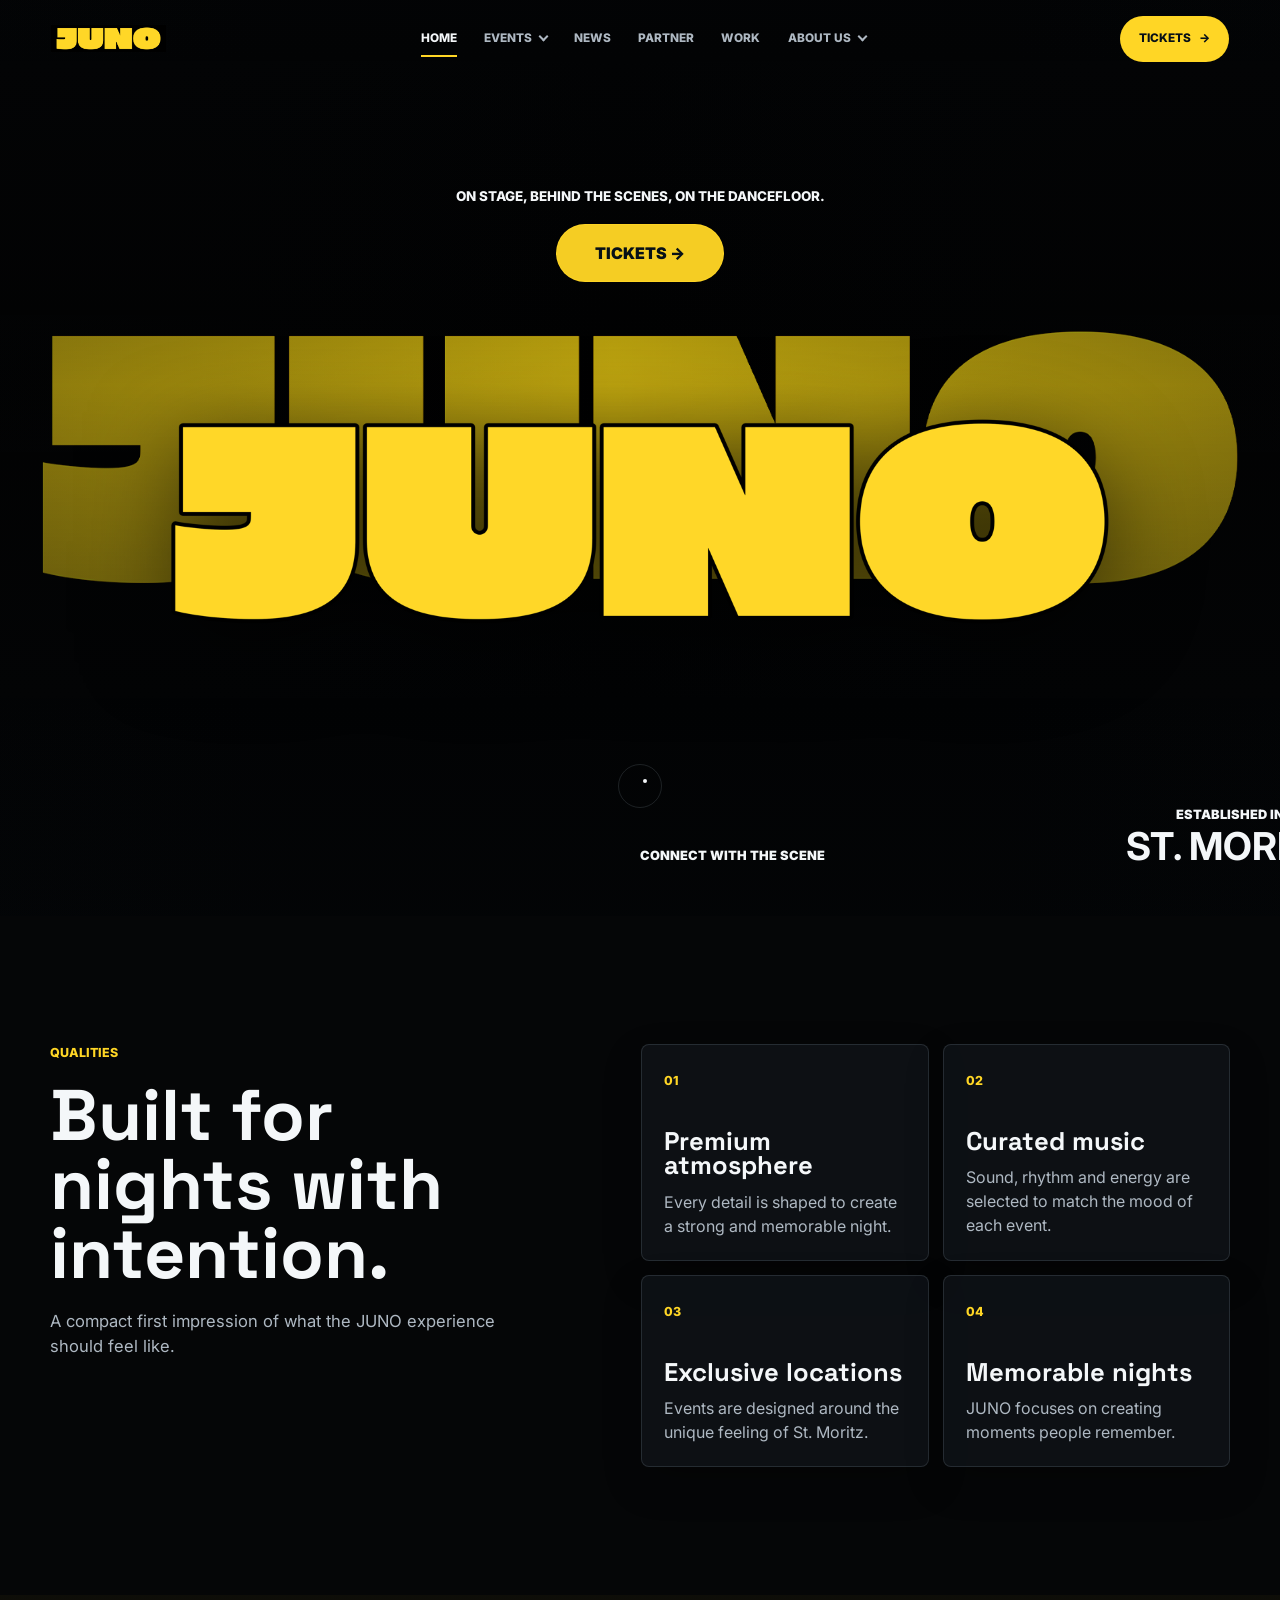
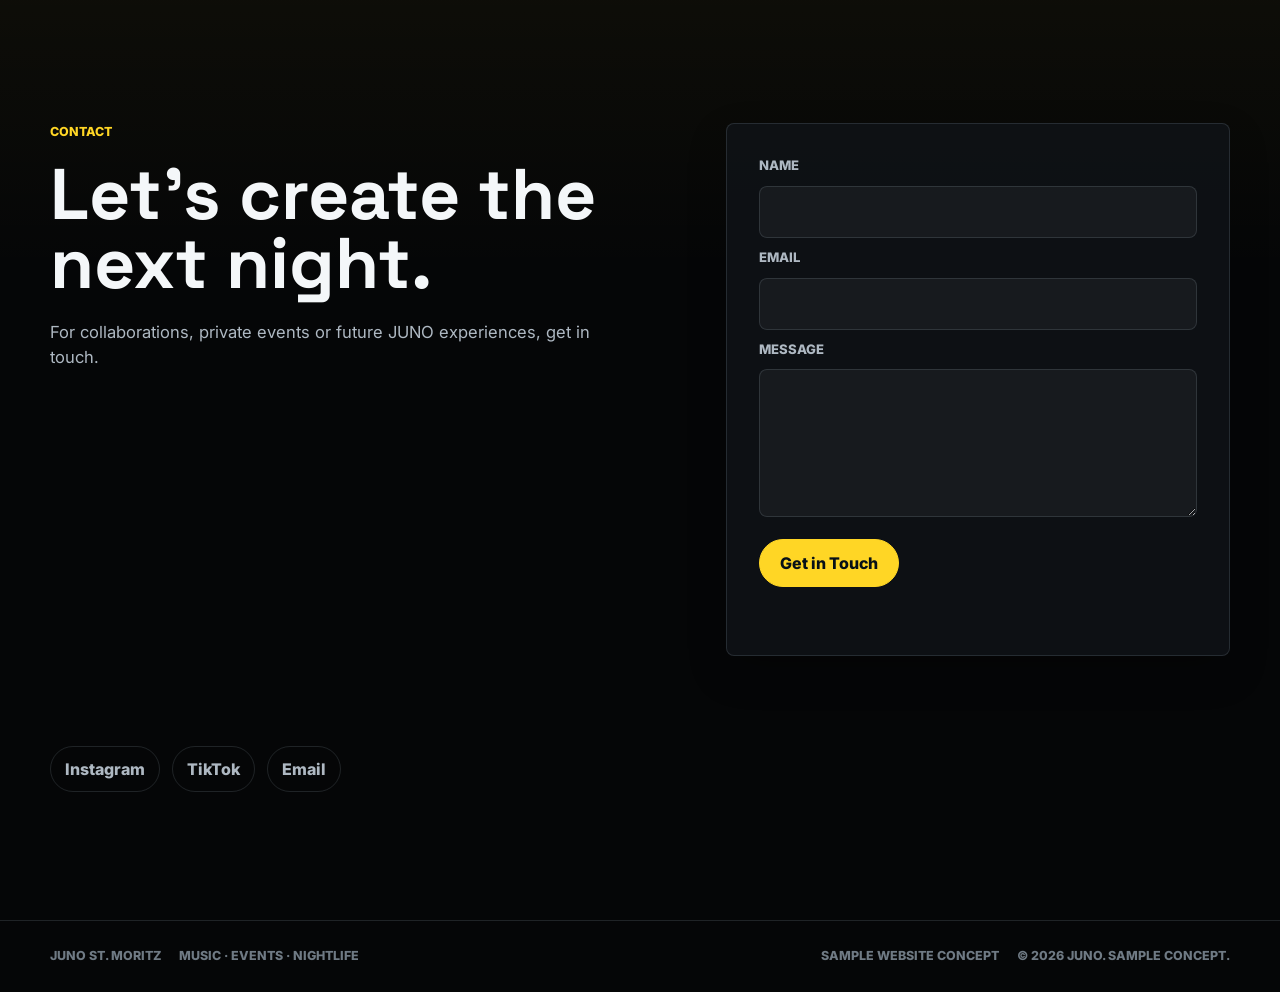
==== index.html @ eb004e52 "v1" ====
<!DOCTYPE html>
<html lang="en">
  <head>
    <meta charset="UTF-8" />
    <meta name="viewport" content="width=device-width, initial-scale=1.0" />
    <meta
      name="description"
      content="A dark premium one-page website sample for JUNO St. Moritz."
    />
    <title>JUNO St. Moritz | Sample Website Concept</title>
    <link rel="preconnect" href="https://fonts.googleapis.com" />
    <link rel="preconnect" href="https://fonts.gstatic.com" crossorigin />
    <link
      href="https://fonts.googleapis.com/css2?family=Inter:wght@400;500;600;700;800&family=Space+Grotesk:wght@600;700&display=swap"
      rel="stylesheet"
    />
    <link rel="stylesheet" href="styles/main.css" />
  </head>
  <body data-page="home">
    <a class="skip-link" href="#main">Skip to content</a>

    <header class="site-header" data-header>
      <a class="brand" href="index.html" aria-label="JUNO home">
        <img src="assets/juno-logo-crop.png" alt="JUNO" width="1660" height="390" />
      </a>

      <button
        class="nav-toggle"
        type="button"
        aria-label="Open navigation"
        aria-expanded="false"
        aria-controls="site-nav"
        data-nav-toggle
      >
        <span></span>
        <span></span>
      </button>

      <nav id="site-nav" class="site-nav" aria-label="Primary" data-site-nav>
        <a class="nav-link" href="index.html" data-nav-page="home">Home</a>

        <div class="nav-item has-dropdown" data-dropdown>
          <button
            class="nav-link nav-dropdown-toggle"
            type="button"
            aria-expanded="false"
            aria-controls="events-menu"
            data-dropdown-toggle
          >
            Events
            <span class="chevron" aria-hidden="true"></span>
          </button>
          <div id="events-menu" class="dropdown-panel events-dropdown" data-dropdown-panel>
            <a href="events.html#upcoming">
              <span>Upcoming Events</span>
              <small>Discover upcoming JUNO nights.</small>
            </a>
            <a href="events.html#past">
              <span>Past Events</span>
              <small>Moments from previous events.</small>
            </a>
            <a href="events.html#festivals">
              <span>Festivals</span>
              <small>Larger concepts and seasonal experiences.</small>
            </a>
            <a href="events.html#private">
              <span>Private Events</span>
              <small>Custom experiences and private nights.</small>
            </a>
          </div>
        </div>

        <a class="nav-link" href="news.html" data-nav-page="news">News</a>
        <a class="nav-link" href="partner.html" data-nav-page="partner">Partner</a>
        <a class="nav-link" href="work.html" data-nav-page="work">Work</a>

        <div class="nav-item has-dropdown" data-dropdown>
          <button
            class="nav-link nav-dropdown-toggle"
            type="button"
            aria-expanded="false"
            aria-controls="about-menu"
            data-dropdown-toggle
          >
            About us
            <span class="chevron" aria-hidden="true"></span>
          </button>
          <div id="about-menu" class="dropdown-panel about-dropdown" data-dropdown-panel>
            <a href="about.html#story">
              <span>Our Story</span>
              <small>Music, people and atmosphere in St. Moritz.</small>
            </a>
            <a href="about.html#gianni">
              <span>Gianni Bregonzio</span>
              <small>Founder / DJ</small>
            </a>
            <a href="about.html#nannoise">
              <span>Nannoise</span>
              <small>Founder / DJ</small>
            </a>
          </div>
        </div>

        <a class="mobile-ticket-link" href="tickets.html" data-nav-page="tickets">
          <span>Tickets</span>
          <span aria-hidden="true">→</span>
        </a>
      </nav>

      <a class="ticket-link" href="tickets.html" data-nav-page="tickets">
        <span>Tickets</span>
        <span aria-hidden="true">→</span>
      </a>
    </header>

    <main id="main">
      <section id="home" class="hero section-dark">
        <video class="hero-video" autoplay muted loop playsinline poster="assets/juno-og.png" aria-hidden="true">
          <source src="assets/juno-hero-video.m4v" type="video/mp4" />
        </video>
        <div class="hero-noise" aria-hidden="true"></div>

        <div class="container hero-content">
          <p class="eyebrow reveal">On stage, behind the scenes, on the dancefloor.</p>
          <a class="hero-ticket reveal" href="tickets.html">Tickets →</a>
          <h1 class="sr-only">JUNO</h1>
          <img
            class="hero-logo reveal"
            src="assets/juno-hero-logo.png"
            alt="JUNO"
            width="1400"
            height="560"
          />

          <div class="hero-social reveal">
            <a href="https://www.instagram.com/junostmoritz/" target="_blank" rel="noreferrer" aria-label="JUNO Instagram">
              Instagram
            </a>
          </div>
        </div>

        <div class="hero-footer container reveal" aria-label="JUNO scene details">
          <div>
            <span>Connect with the scene</span>
          </div>
          <div>
            <span>Established in</span>
            <strong>St. Moritz</strong>
          </div>
          <div>
            <span>On stage, behind the scenes, on the dancefloor.</span>
          </div>
        </div>
      </section>

      <section id="qualities" class="section section-experience">
        <div class="container experience-layout">
          <div class="section-heading reveal">
            <p class="eyebrow">Qualities</p>
            <h2>Built for nights with intention.</h2>
            <p>A compact first impression of what the JUNO experience should feel like.</p>
          </div>

          <div class="benefit-grid">
            <article class="benefit-card reveal">
              <span>01</span>
              <h3>Premium atmosphere</h3>
              <p>Every detail is shaped to create a strong and memorable night.</p>
            </article>
            <article class="benefit-card reveal">
              <span>02</span>
              <h3>Curated music</h3>
              <p>Sound, rhythm and energy are selected to match the mood of each event.</p>
            </article>
            <article class="benefit-card reveal">
              <span>03</span>
              <h3>Exclusive locations</h3>
              <p>Events are designed around the unique feeling of St. Moritz.</p>
            </article>
            <article class="benefit-card reveal">
              <span>04</span>
              <h3>Memorable nights</h3>
              <p>JUNO focuses on creating moments people remember.</p>
            </article>
          </div>
        </div>
      </section>

      <section id="contact" class="section section-contact">
        <div class="container contact-layout">
          <div class="section-heading reveal">
            <p class="eyebrow">Contact</p>
            <h2>Let's create the next night.</h2>
            <p>
              For collaborations, private events or future JUNO experiences,
              get in touch.
            </p>
          </div>

          <form class="contact-form reveal" action="#" method="post" data-contact-form>
            <label for="name">Name</label>
            <input id="name" name="name" type="text" autocomplete="name" />

            <label for="email">Email</label>
            <input id="email" name="email" type="email" autocomplete="email" />

            <label for="message">Message</label>
            <textarea id="message" name="message" rows="5"></textarea>

            <button class="btn btn-primary" type="submit">Get in Touch</button>
            <p class="form-status" data-form-status role="status" aria-live="polite"></p>
          </form>

          <div class="social-row reveal" aria-label="Social links">
            <a href="https://www.instagram.com/junostmoritz/" target="_blank" rel="noreferrer">Instagram</a>
            <a href="#" aria-label="TikTok placeholder">TikTok</a>
            <a href="mailto:hello@junostmoritz.ch">Email</a>
          </div>
        </div>
      </section>
    </main>

    <footer class="site-footer">
      <div class="container footer-layout">
        <div>
          <span>JUNO St. Moritz</span>
          <span>Music · Events · Nightlife</span>
        </div>
        <div>
          <span>Sample website concept</span>
          <span>© 2026 JUNO. Sample concept.</span>
        </div>
      </div>
    </footer>

    <dialog class="ticket-modal" data-ticket-modal aria-labelledby="modal-title">
      <div class="modal-panel">
        <button
          class="modal-close"
          type="button"
          aria-label="Close modal"
          data-modal-close
        >
          ×
        </button>
        <p class="eyebrow" data-modal-eyebrow>Sample Event</p>
        <h2 id="modal-title" data-modal-title>Tickets Soon</h2>
        <p data-modal-text>
          This is a sample event concept. Real ticket details can be added later.
        </p>
        <button class="btn btn-primary" type="button" data-modal-close>
          Understood
        </button>
      </div>
    </dialog>

    <script src="scripts/main.js"></script>
  </body>
</html>
---- styles/main.css ----
:root {
  --bg: #050607;
  --bg-soft: #0a0d10;
  --surface: #101419;
  --surface-2: #151a20;
  --text: #f4f7f9;
  --muted: #aeb8c2;
  --dim: #6f7a84;
  --line: rgba(210, 232, 247, 0.13);
  --line-strong: rgba(210, 232, 247, 0.26);
  --accent: #ffd625;
  --accent-soft: rgba(255, 214, 37, 0.14);
  --ice: #9fd8ff;
  --shadow: 0 22px 54px rgba(0, 0, 0, 0.36);
  --radius: 8px;
  --container: 1180px;
  --header-height: 78px;
}

* {
  box-sizing: border-box;
}

html {
  scroll-behavior: smooth;
}

body {
  margin: 0;
  min-height: 100vh;
  overflow-x: hidden;
  background: var(--bg);
  color: var(--text);
  font-family: "Inter", system-ui, -apple-system, BlinkMacSystemFont, "Segoe UI", sans-serif;
  line-height: 1.5;
}

body::before {
  content: "";
  position: fixed;
  inset: 0;
  z-index: 20;
  pointer-events: none;
  opacity: 0.1;
  background-image:
    linear-gradient(rgba(255, 255, 255, 0.03) 1px, transparent 1px),
    linear-gradient(90deg, rgba(255, 255, 255, 0.024) 1px, transparent 1px);
  background-size: 52px 52px;
  mask-image: linear-gradient(to bottom, black, transparent 80%);
}

img,
video {
  display: block;
  max-width: 100%;
}

a {
  color: inherit;
}

button,
input,
textarea {
  font: inherit;
}

button {
  cursor: pointer;
}

:focus-visible {
  outline: 2px solid var(--ice);
  outline-offset: 4px;
}

.skip-link {
  position: fixed;
  left: 16px;
  top: 16px;
  z-index: 100;
  transform: translateY(-140%);
  border-radius: var(--radius);
  background: var(--text);
  color: #050505;
  padding: 10px 14px;
  text-decoration: none;
}

.skip-link:focus {
  transform: translateY(0);
}

.container {
  width: min(var(--container), calc(100% - 40px));
  margin-inline: auto;
}

.sr-only {
  position: absolute;
  width: 1px;
  height: 1px;
  overflow: hidden;
  clip: rect(0, 0, 0, 0);
  white-space: nowrap;
}

.site-header {
  position: fixed;
  inset: 0 0 auto 0;
  z-index: 50;
  height: var(--header-height);
  display: flex;
  align-items: center;
  justify-content: flex-start;
  gap: clamp(18px, 3vw, 42px);
  padding: 0 clamp(16px, 4vw, 54px);
  border-bottom: 1px solid transparent;
  transition: background-color 180ms ease, border-color 180ms ease, backdrop-filter 180ms ease;
}

.site-header.is-scrolled,
.site-header.is-open {
  border-color: var(--line);
  background: rgba(5, 6, 7, 0.9);
  backdrop-filter: blur(16px);
}

.brand {
  position: relative;
  z-index: 54;
  display: inline-flex;
  align-items: center;
  flex: 0 0 auto;
  width: clamp(92px, 9vw, 132px);
  min-height: 46px;
  text-decoration: none;
}

.brand img {
  width: 100%;
  height: 52px;
  object-fit: contain;
}

.site-nav {
  display: flex;
  align-items: center;
  gap: clamp(12px, 1.5vw, 24px);
  margin-inline: auto;
}

.nav-link,
.ticket-link {
  position: relative;
  display: inline-flex;
  align-items: center;
  gap: 8px;
  min-height: 44px;
  border: 0;
  background: transparent;
  color: var(--muted);
  font-size: clamp(0.74rem, 0.9vw, 0.86rem);
  font-weight: 800;
  letter-spacing: 0;
  padding: 0 4px;
  text-decoration: none;
  text-transform: uppercase;
  transition: color 180ms ease, transform 180ms ease;
}

.nav-link::after {
  content: "";
  position: absolute;
  left: 4px;
  right: 4px;
  bottom: 4px;
  height: 2px;
  background: var(--accent);
  transform: scaleX(0);
  transform-origin: left;
  transition: transform 180ms ease;
}

.nav-link:hover,
.nav-link:focus-visible,
.nav-link.is-active,
.has-dropdown.is-open > .nav-dropdown-toggle,
.ticket-link:hover,
.ticket-link:focus-visible {
  color: var(--text);
}

.nav-link:hover::after,
.nav-link:focus-visible::after,
.nav-link.is-active::after,
.has-dropdown.is-open > .nav-dropdown-toggle::after {
  transform: scaleX(1);
}

.nav-item {
  position: relative;
}

.chevron {
  width: 7px;
  height: 7px;
  border-right: 2px solid currentColor;
  border-bottom: 2px solid currentColor;
  transform: translateY(-2px) rotate(45deg);
  transition: transform 180ms ease;
}

.has-dropdown.is-open .chevron,
.has-dropdown:hover .chevron {
  transform: translateY(1px) rotate(225deg);
}

.dropdown-panel {
  position: absolute;
  left: 50%;
  top: calc(100% + 12px);
  width: min(360px, calc(100vw - 32px));
  display: grid;
  gap: 8px;
  border: 1px solid var(--line);
  border-radius: var(--radius);
  background: rgba(9, 12, 15, 0.94);
  box-shadow: 0 18px 42px rgba(0, 0, 0, 0.32);
  padding: 10px;
  opacity: 0;
  pointer-events: none;
  transform: translate(-50%, 8px);
  backdrop-filter: blur(18px);
  transition: opacity 180ms ease, transform 180ms ease;
}

.about-dropdown {
  width: min(430px, calc(100vw - 32px));
}

.has-dropdown:hover .dropdown-panel,
.has-dropdown.is-open .dropdown-panel,
.nav-dropdown-toggle:focus-visible + .dropdown-panel {
  opacity: 1;
  pointer-events: auto;
  transform: translate(-50%, 0);
}

.dropdown-panel a {
  display: grid;
  gap: 3px;
  border: 1px solid transparent;
  border-radius: var(--radius);
  color: var(--text);
  padding: 14px;
  text-decoration: none;
  transition: background-color 180ms ease, border-color 180ms ease, transform 180ms ease;
}

.dropdown-panel a:hover,
.dropdown-panel a:focus-visible {
  border-color: rgba(255, 214, 37, 0.32);
  background: rgba(255, 214, 37, 0.07);
  transform: translateX(2px);
}

.dropdown-panel span {
  font-size: 0.9rem;
  font-weight: 900;
  text-transform: uppercase;
}

.dropdown-panel small {
  color: var(--muted);
  font-size: 0.78rem;
  line-height: 1.35;
}

.ticket-link,
.ticket-cta-large,
.mobile-ticket-link {
  flex: 0 0 auto;
  min-height: 46px;
  overflow: hidden;
  border: 1px solid rgba(255, 214, 37, 0.8);
  border-radius: 999px;
  background: #ffd625;
  color: #071017;
  padding: 0 18px;
  box-shadow: none;
  isolation: isolate;
  text-decoration: none;
}

.ticket-link {
  margin-left: 0;
}

.ticket-link::before,
.ticket-cta-large::before,
.mobile-ticket-link::before {
  content: "";
  position: absolute;
  inset: 0;
  z-index: -1;
  background: linear-gradient(110deg, transparent 0%, rgba(255, 255, 255, 0.55) 42%, transparent 64%);
  transform: translateX(-125%);
  transition: transform 520ms ease;
}

.ticket-link:hover,
.ticket-link:focus-visible,
.ticket-cta-large:hover,
.ticket-cta-large:focus-visible,
.mobile-ticket-link:hover,
.mobile-ticket-link:focus-visible {
  color: #071017;
  transform: translateY(-2px);
  box-shadow: 0 10px 28px rgba(255, 214, 37, 0.16);
}

.ticket-link:hover::before,
.ticket-link:focus-visible::before,
.ticket-cta-large:hover::before,
.ticket-cta-large:focus-visible::before,
.mobile-ticket-link:hover::before,
.mobile-ticket-link:focus-visible::before {
  transform: translateX(125%);
}

.ticket-link span:last-child,
.ticket-cta-large span:last-child,
.mobile-ticket-link span:last-child {
  transition: transform 180ms ease;
}

.ticket-link:hover span:last-child,
.ticket-link:focus-visible span:last-child,
.ticket-cta-large:hover span:last-child,
.ticket-cta-large:focus-visible span:last-child,
.mobile-ticket-link:hover span:last-child,
.mobile-ticket-link:focus-visible span:last-child {
  transform: translateX(4px);
}

.mobile-ticket-link {
  position: relative;
  display: none;
  align-items: center;
  justify-content: center;
  gap: 10px;
  width: 100%;
  margin-top: 12px;
  font-weight: 900;
  text-transform: uppercase;
}

.nav-toggle {
  display: none;
  width: 42px;
  height: 42px;
  place-items: center;
  border: 1px solid var(--line);
  border-radius: 50%;
  background: rgba(255, 214, 37, 0.04);
  color: var(--text);
}

.nav-toggle span {
  display: block;
  width: 18px;
  height: 2px;
  background: currentColor;
  transition: transform 180ms ease;
}

.nav-toggle span + span {
  margin-top: 5px;
}

.nav-toggle[aria-expanded="true"] span:first-child {
  transform: translateY(3.5px) rotate(45deg);
}

.nav-toggle[aria-expanded="true"] span:last-child {
  transform: translateY(-3.5px) rotate(-45deg);
}

.section {
  position: relative;
  padding: clamp(84px, 10vw, 132px) 0;
}

.section-dark {
  background: var(--bg);
}

.hero {
  min-height: 100svh;
  display: grid;
  align-items: center;
  position: relative;
  overflow: hidden;
  padding-top: var(--header-height);
}

.page-hero {
  position: relative;
  overflow: hidden;
  padding: calc(var(--header-height) + clamp(82px, 12vw, 150px)) 0 clamp(72px, 10vw, 132px);
  background:
    linear-gradient(135deg, rgba(255, 214, 37, 0.08), transparent 34%),
    linear-gradient(180deg, #07090b, #0b0f13 58%, #050607);
}

.page-hero::after {
  content: "";
  position: absolute;
  inset: auto 0 0 0;
  height: 45%;
  background: repeating-linear-gradient(90deg, rgba(255, 255, 255, 0.06) 0 1px, transparent 1px 12vw);
  opacity: 0.12;
  pointer-events: none;
}

.page-hero-layout {
  position: relative;
  z-index: 1;
  display: grid;
  gap: 18px;
  max-width: 1060px;
}

.page-title {
  max-width: 980px;
  margin: 0;
  font-size: clamp(3.2rem, 9vw, 8.8rem);
  font-weight: 700;
  line-height: 0.9;
  text-transform: uppercase;
}

.page-copy {
  max-width: 720px;
  color: var(--muted);
  font-size: clamp(1.05rem, 2vw, 1.45rem);
}

.ticket-page-hero .ticket-cta-large {
  margin-top: 18px;
  width: fit-content;
}

.hero-video {
  position: absolute;
  inset: 0;
  width: 100%;
  height: 100%;
  object-fit: cover;
  opacity: 1;
  filter: contrast(1.08) brightness(0.9) saturate(1.08);
}

.hero-noise {
  position: absolute;
  inset: 0;
  background:
    linear-gradient(180deg, rgba(4, 6, 8, 0.56), rgba(4, 6, 8, 0.18) 42%, rgba(4, 6, 8, 0.72) 100%),
    linear-gradient(90deg, rgba(5, 6, 7, 0.28), transparent 48%, rgba(5, 6, 7, 0.28));
}

.hero-content {
  position: relative;
  z-index: 2;
  display: grid;
  justify-items: center;
  max-width: 1160px;
  padding-block: clamp(72px, 12vh, 130px);
  text-align: center;
}

.eyebrow {
  margin: 0 0 18px;
  color: var(--accent);
  font-size: 0.78rem;
  font-weight: 800;
  letter-spacing: 0;
  text-transform: uppercase;
}

.hero .eyebrow {
  color: var(--text);
  font-size: clamp(0.72rem, 1.05vw, 0.98rem);
}

h1,
h2,
h3,
p {
  margin-top: 0;
}

h1,
h2,
h3 {
  font-family: "Space Grotesk", "Inter", sans-serif;
  line-height: 0.96;
  letter-spacing: 0;
}

.hero-logo {
  width: min(78vw, 940px);
  height: auto;
  margin: 0 auto;
  filter: drop-shadow(0 18px 44px rgba(0, 0, 0, 0.55));
}

h2 {
  margin-bottom: 22px;
  font-size: clamp(2.2rem, 5.6vw, 5.2rem);
  font-weight: 700;
}

h3 {
  font-size: 1.12rem;
  font-weight: 700;
}

.btn {
  display: inline-flex;
  align-items: center;
  justify-content: center;
  min-height: 48px;
  border: 1px solid var(--line-strong);
  border-radius: 999px;
  background: transparent;
  color: var(--text);
  padding: 0 20px;
  font-weight: 800;
  text-decoration: none;
  transition: transform 180ms ease, border-color 180ms ease, background-color 180ms ease, color 180ms ease, box-shadow 180ms ease;
}

.hero-ticket {
  display: inline-flex;
  align-items: center;
  justify-content: center;
  min-height: clamp(40px, 5.6vw, 58px);
  margin-bottom: clamp(26px, 5vw, 52px);
  border: 1px solid rgba(255, 214, 37, 0.8);
  border-radius: 999px;
  background: rgba(255, 214, 37, 0.96);
  color: #071017;
  padding: 0 clamp(24px, 3vw, 38px);
  font-weight: 900;
  text-decoration: none;
  text-transform: uppercase;
  box-shadow: none;
  transition: transform 180ms ease, box-shadow 180ms ease;
}

.hero-ticket:hover,
.hero-ticket:focus-visible {
  transform: translateY(-2px);
  box-shadow: 0 10px 28px rgba(255, 214, 37, 0.18);
}

.hero-social {
  margin-top: clamp(28px, 5vw, 54px);
}

.hero-social a {
  display: inline-flex;
  width: 44px;
  height: 44px;
  align-items: center;
  justify-content: center;
  overflow: hidden;
  border: 1px solid var(--line);
  border-radius: 50%;
  color: transparent;
  text-decoration: none;
  transition: border-color 180ms ease, transform 180ms ease;
}

.hero-social a::before {
  content: "";
  width: 16px;
  height: 16px;
  border: 2px solid var(--text);
  border-radius: 5px;
}

.hero-social a::after {
  content: "";
  position: absolute;
  width: 4px;
  height: 4px;
  border-radius: 50%;
  background: var(--text);
  transform: translate(5px, -5px);
}

.hero-social a:hover,
.hero-social a:focus-visible {
  transform: translateY(-2px);
  border-color: var(--text);
}

.hero-footer {
  position: absolute;
  left: 50%;
  bottom: clamp(22px, 4vw, 54px);
  z-index: 2;
  display: grid;
  grid-template-columns: 1fr auto 1fr;
  gap: clamp(22px, 5vw, 82px);
  align-items: end;
  transform: translateX(-50%);
  color: var(--text);
  font-size: clamp(0.68rem, 1vw, 0.9rem);
  font-weight: 900;
  text-transform: uppercase;
}

.hero-footer div:first-child {
  text-align: left;
}

.hero-footer div:nth-child(2) {
  display: grid;
  gap: 2px;
  text-align: center;
}

.hero-footer div:last-child {
  text-align: right;
}

.hero-footer strong {
  font-size: clamp(1.3rem, 3vw, 2.5rem);
  line-height: 1;
}

.hero .reveal {
  opacity: 1;
  transform: none;
}

.btn:hover,
.btn:focus-visible {
  transform: translateY(-2px);
  border-color: rgba(255, 255, 255, 0.42);
}

.btn-primary {
  border-color: var(--accent);
  background: #ffd625;
  color: #071017;
  box-shadow: none;
}

.btn-primary:hover,
.btn-primary:focus-visible {
  box-shadow: 0 10px 28px rgba(255, 214, 37, 0.14);
}

.btn-secondary {
  background: rgba(255, 214, 37, 0.04);
}

.split-layout,
.contact-layout,
.experience-layout {
  display: grid;
  grid-template-columns: minmax(0, 0.92fr) minmax(0, 1.08fr);
  gap: clamp(36px, 7vw, 96px);
  align-items: start;
}

.section-heading {
  max-width: 720px;
}

.section-heading p:not(.eyebrow) {
  max-width: 620px;
  color: var(--muted);
  font-size: 1.04rem;
}

.about-copy > p {
  margin-bottom: 28px;
  color: var(--text);
  font-size: clamp(1.25rem, 2.35vw, 2rem);
  line-height: 1.25;
}

.owner-grid,
.benefit-grid {
  display: grid;
  grid-template-columns: repeat(2, minmax(0, 1fr));
  gap: 14px;
}

.owner-card,
.founder-card,
.event-card,
.feature-card,
.work-card,
.benefit-card,
.contact-form,
.gallery-card {
  border: 1px solid var(--line);
  border-radius: var(--radius);
  background: rgba(16, 20, 25, 0.78);
  box-shadow: 0 16px 38px rgba(0, 0, 0, 0.24);
}

.owner-card,
.founder-card,
.feature-card,
.work-card,
.benefit-card {
  min-height: 178px;
  padding: 22px;
}

.owner-card p,
.founder-card p,
.feature-card p,
.work-card p,
.benefit-card p {
  margin-bottom: 0;
  color: var(--muted);
}

.owner-index,
.feature-card span,
.benefit-card span {
  display: inline-flex;
  margin-bottom: 38px;
  color: var(--accent);
  font-size: 0.78rem;
  font-weight: 800;
}

.content-grid,
.work-grid {
  display: grid;
  gap: 14px;
  margin-top: 42px;
}

.news-layout {
  display: grid;
  grid-template-columns: minmax(0, 1.05fr) minmax(0, 0.95fr);
  gap: 14px;
}

.news-feature {
  min-height: 520px;
  display: flex;
  flex-direction: column;
  justify-content: flex-end;
  border: 1px solid var(--line);
  border-radius: var(--radius);
  background:
    linear-gradient(135deg, rgba(255, 214, 37, 0.08), transparent 38%),
    linear-gradient(145deg, #151b21, #07090b);
  box-shadow: 0 16px 38px rgba(0, 0, 0, 0.24);
  padding: clamp(24px, 4vw, 42px);
}

.news-feature span {
  color: var(--accent);
  font-size: 0.8rem;
  font-weight: 900;
  text-transform: uppercase;
}

.news-feature p {
  max-width: 520px;
  color: var(--muted);
}

.partner-notes {
  margin-top: 14px;
}

.work-grid-large {
  grid-template-columns: repeat(3, minmax(0, 1fr));
}

.founder-grid-large .founder-card {
  min-height: 620px;
}

.muted-large {
  color: var(--muted) !important;
  font-size: 1rem !important;
}

.ticket-info-grid {
  display: grid;
  grid-template-columns: repeat(3, minmax(0, 1fr));
  gap: 14px;
}

.three-grid,
.work-grid {
  grid-template-columns: repeat(3, minmax(0, 1fr));
}

.feature-card,
.work-card {
  transition: transform 180ms ease, border-color 180ms ease;
}

.feature-card:hover,
.work-card:hover {
  transform: translateY(-3px);
  border-color: rgba(255, 214, 37, 0.34);
}

.feature-card h3,
.work-card h3 {
  margin-bottom: 14px;
  font-size: clamp(1.25rem, 2vw, 1.8rem);
}

.section-news,
.section-work {
  background:
    linear-gradient(180deg, rgba(255, 214, 37, 0.025), transparent 30%),
    #050607;
}

.section-partner,
.section-tickets {
  background: var(--bg-soft);
}

.partner-grid {
  display: grid;
  grid-template-columns: repeat(6, minmax(0, 1fr));
  gap: 12px;
  margin-top: 42px;
}

.partner-grid div {
  min-height: 116px;
  display: grid;
  place-items: center;
  border: 1px solid var(--line);
  border-radius: var(--radius);
  background: rgba(255, 214, 37, 0.025);
  color: var(--dim);
  font-size: 0.78rem;
  font-weight: 900;
  text-transform: uppercase;
}

.work-visual,
.founder-photo {
  position: relative;
  min-height: 190px;
  margin-bottom: 22px;
  border-radius: var(--radius);
  overflow: hidden;
  background:
    linear-gradient(135deg, rgba(255, 214, 37, 0.08), transparent 40%),
    linear-gradient(145deg, #151b21, #07090b);
}

.work-visual::after,
.founder-photo::after {
  content: "";
  position: absolute;
  inset: 0;
  background: repeating-linear-gradient(135deg, rgba(255, 255, 255, 0.045) 0 1px, transparent 1px 24px);
}

.founder-grid {
  display: grid;
  grid-template-columns: repeat(2, minmax(0, 1fr));
  gap: 14px;
}

.founder-role {
  color: var(--accent) !important;
  font-weight: 900;
  margin-bottom: 10px !important;
  text-transform: uppercase;
}

.tickets-layout {
  display: grid;
  grid-template-columns: minmax(0, 1fr) auto;
  gap: clamp(28px, 6vw, 80px);
  align-items: center;
}

.ticket-cta-large {
  position: relative;
  display: inline-flex;
  align-items: center;
  justify-content: center;
  gap: 12px;
  min-width: min(320px, 100%);
  min-height: 72px;
  border: 0;
  font-size: clamp(1.1rem, 2vw, 1.5rem);
  font-weight: 900;
  text-transform: uppercase;
}

.section-events {
  background:
    linear-gradient(180deg, rgba(255, 214, 37, 0.035), transparent 26%),
    var(--bg-soft);
}

.events-grid {
  display: grid;
  grid-template-columns: repeat(5, minmax(220px, 1fr));
  gap: 14px;
  margin-top: 42px;
  overflow-x: auto;
  padding-bottom: 8px;
}

.event-card {
  min-height: 384px;
  display: flex;
  flex-direction: column;
  padding: 22px;
  transition: transform 180ms ease, border-color 180ms ease, background-color 180ms ease;
}

.event-card:hover {
  transform: translateY(-3px);
  border-color: rgba(255, 214, 37, 0.34);
}

.event-badge {
  align-self: flex-start;
  margin-bottom: 28px;
  border: 1px solid rgba(255, 214, 37, 0.34);
  border-radius: 999px;
  color: var(--accent);
  padding: 6px 9px;
  font-size: 0.72rem;
  font-weight: 800;
  text-transform: uppercase;
}

.event-meta {
  display: grid;
  gap: 4px;
  margin-bottom: 18px;
  color: var(--muted);
  font-size: 0.82rem;
  font-weight: 700;
}

.event-card p {
  margin-bottom: 28px;
  color: var(--muted);
}

.event-card .btn {
  width: 100%;
  margin-top: auto;
}

.section-gallery {
  overflow: hidden;
}

.gallery-grid {
  display: grid;
  grid-template-columns: 1.15fr 0.85fr 0.85fr;
  grid-auto-rows: minmax(210px, auto);
  gap: 14px;
  margin-top: 42px;
}

.gallery-card {
  min-height: 252px;
  margin: 0;
  overflow: hidden;
}

.gallery-card-wide {
  grid-column: span 2;
}

.gallery-card-tall {
  grid-row: span 2;
}

.gallery-art {
  position: relative;
  min-height: 252px;
  height: 100%;
  overflow: hidden;
}

.gallery-art::before {
  content: "";
  position: absolute;
  inset: 12%;
  border: 1px solid rgba(255, 214, 37, 0.1);
  transform: none;
}

.gallery-art::after {
  content: "";
  position: absolute;
  inset: 0;
  background:
    linear-gradient(180deg, transparent 35%, rgba(0, 0, 0, 0.82)),
    repeating-linear-gradient(135deg, rgba(255, 255, 255, 0.04) 0 1px, transparent 1px 24px);
}

.gallery-art-1 {
  background:
    linear-gradient(135deg, rgba(255, 214, 37, 0.18), transparent 38%),
    linear-gradient(135deg, #151b21, #07090b 72%);
}

.gallery-art-2 {
  background:
    linear-gradient(150deg, rgba(120, 180, 220, 0.18), transparent 36%),
    linear-gradient(150deg, #090b0d, #141b21);
}

.gallery-art-3 {
  background:
    linear-gradient(130deg, rgba(220, 236, 255, 0.14), transparent 38%),
    linear-gradient(180deg, #0f1416, #050607);
}

.gallery-art-4 {
  background:
    linear-gradient(180deg, rgba(255, 214, 37, 0.14), transparent 36%),
    linear-gradient(180deg, #0b0f13, #050607);
}

.gallery-art-5 {
  background:
    linear-gradient(90deg, rgba(255, 214, 37, 0.12), transparent 42%),
    linear-gradient(145deg, #12171c, #050607);
}

.gallery-art-6 {
  background:
    linear-gradient(135deg, rgba(220, 236, 255, 0.12), transparent 38%),
    linear-gradient(180deg, #151a20, #050607);
}

.gallery-card figcaption {
  padding: 14px 16px 16px;
  color: var(--muted);
  font-size: 0.8rem;
  font-weight: 800;
  text-transform: uppercase;
}

.benefit-grid {
  grid-template-columns: repeat(2, minmax(0, 1fr));
}

.benefit-card {
  transition: transform 180ms ease, border-color 180ms ease;
}

.benefit-card:hover {
  transform: translateY(-3px);
  border-color: var(--line-strong);
}

.benefit-card h3 {
  max-width: 260px;
  margin-bottom: 12px;
  font-size: clamp(1.25rem, 2vw, 1.8rem);
}

.section-contact {
  background:
    linear-gradient(180deg, rgba(255, 214, 37, 0.035), transparent 30%),
    #050607;
}

.contact-layout {
  grid-template-columns: minmax(0, 0.86fr) minmax(300px, 0.74fr);
}

.contact-form {
  display: grid;
  gap: 10px;
  padding: clamp(20px, 4vw, 32px);
}

.contact-form label {
  color: var(--muted);
  font-size: 0.82rem;
  font-weight: 800;
  text-transform: uppercase;
}

.contact-form input,
.contact-form textarea {
  width: 100%;
  border: 1px solid var(--line);
  border-radius: var(--radius);
  background: rgba(255, 255, 255, 0.045);
  color: var(--text);
  padding: 13px 14px;
  resize: vertical;
}

.contact-form input:focus,
.contact-form textarea:focus {
  border-color: var(--ice);
  outline: none;
}

.contact-form .btn {
  width: fit-content;
  margin-top: 12px;
}

.form-status {
  min-height: 24px;
  margin: 2px 0 0;
  color: var(--accent);
  font-weight: 800;
}

.social-row {
  grid-column: 1 / -1;
  display: flex;
  flex-wrap: wrap;
  gap: 12px;
}

.social-row a {
  border: 1px solid var(--line);
  border-radius: 999px;
  color: var(--muted);
  padding: 10px 14px;
  font-weight: 800;
  text-decoration: none;
  transition: color 180ms ease, border-color 180ms ease, transform 180ms ease;
}

.social-row a:hover,
.social-row a:focus-visible {
  transform: translateY(-2px);
  border-color: var(--line-strong);
  color: var(--text);
}

.site-footer {
  border-top: 1px solid var(--line);
  color: var(--dim);
  padding: 26px 0;
}

.footer-layout {
  display: flex;
  justify-content: space-between;
  gap: 24px;
  font-size: 0.78rem;
  font-weight: 800;
  text-transform: uppercase;
}

.footer-layout div {
  display: flex;
  flex-wrap: wrap;
  gap: 10px 18px;
}

.ticket-modal {
  width: min(560px, calc(100% - 32px));
  border: 0;
  border-radius: var(--radius);
  background: transparent;
  color: var(--text);
  padding: 0;
}

.ticket-modal::backdrop {
  background: rgba(0, 0, 0, 0.74);
  backdrop-filter: blur(8px);
}

.modal-panel {
  position: relative;
  border: 1px solid var(--line-strong);
  border-radius: var(--radius);
  background:
    linear-gradient(135deg, rgba(255, 214, 37, 0.12), transparent 36%),
    #090c10;
  box-shadow: 0 22px 54px rgba(0, 0, 0, 0.4);
  padding: clamp(24px, 5vw, 42px);
}

.modal-panel h2 {
  font-size: clamp(2rem, 8vw, 4rem);
}

.modal-panel p:not(.eyebrow) {
  color: var(--muted);
}

.modal-close {
  position: absolute;
  right: 14px;
  top: 14px;
  width: 38px;
  height: 38px;
  border: 1px solid var(--line);
  border-radius: 50%;
  background: rgba(255, 255, 255, 0.04);
  color: var(--text);
}

.reveal {
  opacity: 0;
  transform: translateY(22px);
  transition: opacity 640ms ease, transform 640ms ease;
}

.reveal.is-visible {
  opacity: 1;
  transform: translateY(0);
}

@media (max-width: 1020px) {
  .events-grid {
    grid-template-columns: repeat(3, minmax(220px, 1fr));
    overflow: visible;
  }

  .site-header {
    gap: 16px;
  }

  .site-nav {
    gap: 10px;
  }

  .partner-grid {
    grid-template-columns: repeat(3, minmax(0, 1fr));
  }
}

@media (max-width: 900px) {
  .nav-toggle {
    display: grid;
    position: relative;
    z-index: 54;
    margin-left: auto;
  }

  .site-nav {
    position: fixed;
    inset: 0;
    display: grid;
    align-content: start;
    gap: 8px;
    border: 0;
    border-radius: 0;
    background:
      linear-gradient(135deg, rgba(255, 214, 37, 0.08), transparent 42%),
      rgba(5, 6, 7, 0.98);
    box-shadow: 0 22px 54px rgba(0, 0, 0, 0.36);
    padding: calc(var(--header-height) + 24px) 18px 28px;
    opacity: 0;
    pointer-events: none;
    transform: translateX(18px);
    transition: opacity 180ms ease, transform 180ms ease;
    overflow-y: auto;
  }

  .site-nav.is-open {
    opacity: 1;
    pointer-events: auto;
    transform: translateY(0);
  }

  .nav-link {
    width: 100%;
    min-height: 54px;
    display: flex;
    justify-content: space-between;
    align-items: center;
    border-radius: var(--radius);
    padding: 0 14px;
    font-size: 0.98rem;
  }

  .nav-link:hover,
  .nav-link:focus-visible {
    background: rgba(255, 255, 255, 0.06);
  }

  .dropdown-panel {
    position: static;
    width: 100%;
    max-height: 0;
    overflow: hidden;
    padding: 0 8px;
    opacity: 1;
    pointer-events: auto;
    transform: none;
    border-color: transparent;
    background: transparent;
    box-shadow: none;
    backdrop-filter: none;
    transition: max-height 220ms ease, padding 220ms ease, border-color 220ms ease;
  }

  .has-dropdown:hover .dropdown-panel {
    transform: none;
  }

  .has-dropdown.is-open .dropdown-panel {
    max-height: 560px;
    border-color: var(--line);
    padding: 8px;
    background: rgba(255, 255, 255, 0.035);
  }

  .ticket-link {
    display: none;
  }

  .mobile-ticket-link {
    display: inline-flex;
  }

  .split-layout,
  .contact-layout,
  .experience-layout,
  .tickets-layout {
    grid-template-columns: 1fr;
  }

  .three-grid,
  .work-grid,
  .work-grid-large,
  .news-layout,
  .ticket-info-grid {
    grid-template-columns: 1fr;
  }

  .gallery-grid {
    grid-template-columns: 1fr 1fr;
  }

  .gallery-card-wide,
  .gallery-card-tall {
    grid-column: span 1;
    grid-row: span 1;
  }
}

@media (max-width: 700px) {
  .events-grid {
    grid-template-columns: 1fr;
  }
}

@media (max-width: 640px) {
  :root {
    --header-height: 68px;
  }

  .container {
    width: min(100% - 28px, var(--container));
  }

  .site-header {
    padding-inline: 14px;
  }

  .hero-content {
    align-self: start;
    padding-block: 158px 118px;
  }

  .contact-form .btn {
    width: 100%;
  }

  .hero-logo {
    width: min(88vw, 520px);
  }

  .hero-footer {
    width: min(100% - 28px, var(--container));
    grid-template-columns: 1fr;
    gap: 8px;
    bottom: 18px;
    text-align: center;
    font-size: 0.66rem;
  }

  .hero-footer div:first-child,
  .hero-footer div:last-child {
    text-align: center;
  }

  .hero-footer strong {
    font-size: clamp(1.1rem, 7vw, 1.8rem);
  }

  .owner-grid,
  .founder-grid,
  .benefit-grid,
  .gallery-grid {
    grid-template-columns: 1fr;
  }

  .partner-grid {
    grid-template-columns: 1fr 1fr;
  }

  .page-hero {
    padding-top: calc(var(--header-height) + 70px);
  }

  .news-feature,
  .founder-grid-large .founder-card {
    min-height: 420px;
  }

  .event-card {
    min-height: 330px;
  }

  .footer-layout {
    flex-direction: column;
  }
}

@media (prefers-reduced-motion: reduce) {
  html {
    scroll-behavior: auto;
  }

  *,
  *::before,
  *::after {
    animation-duration: 0.001ms !important;
    animation-iteration-count: 1 !important;
    scroll-behavior: auto !important;
    transition-duration: 0.001ms !important;
  }

  .reveal {
    opacity: 1;
    transform: none;
  }
}
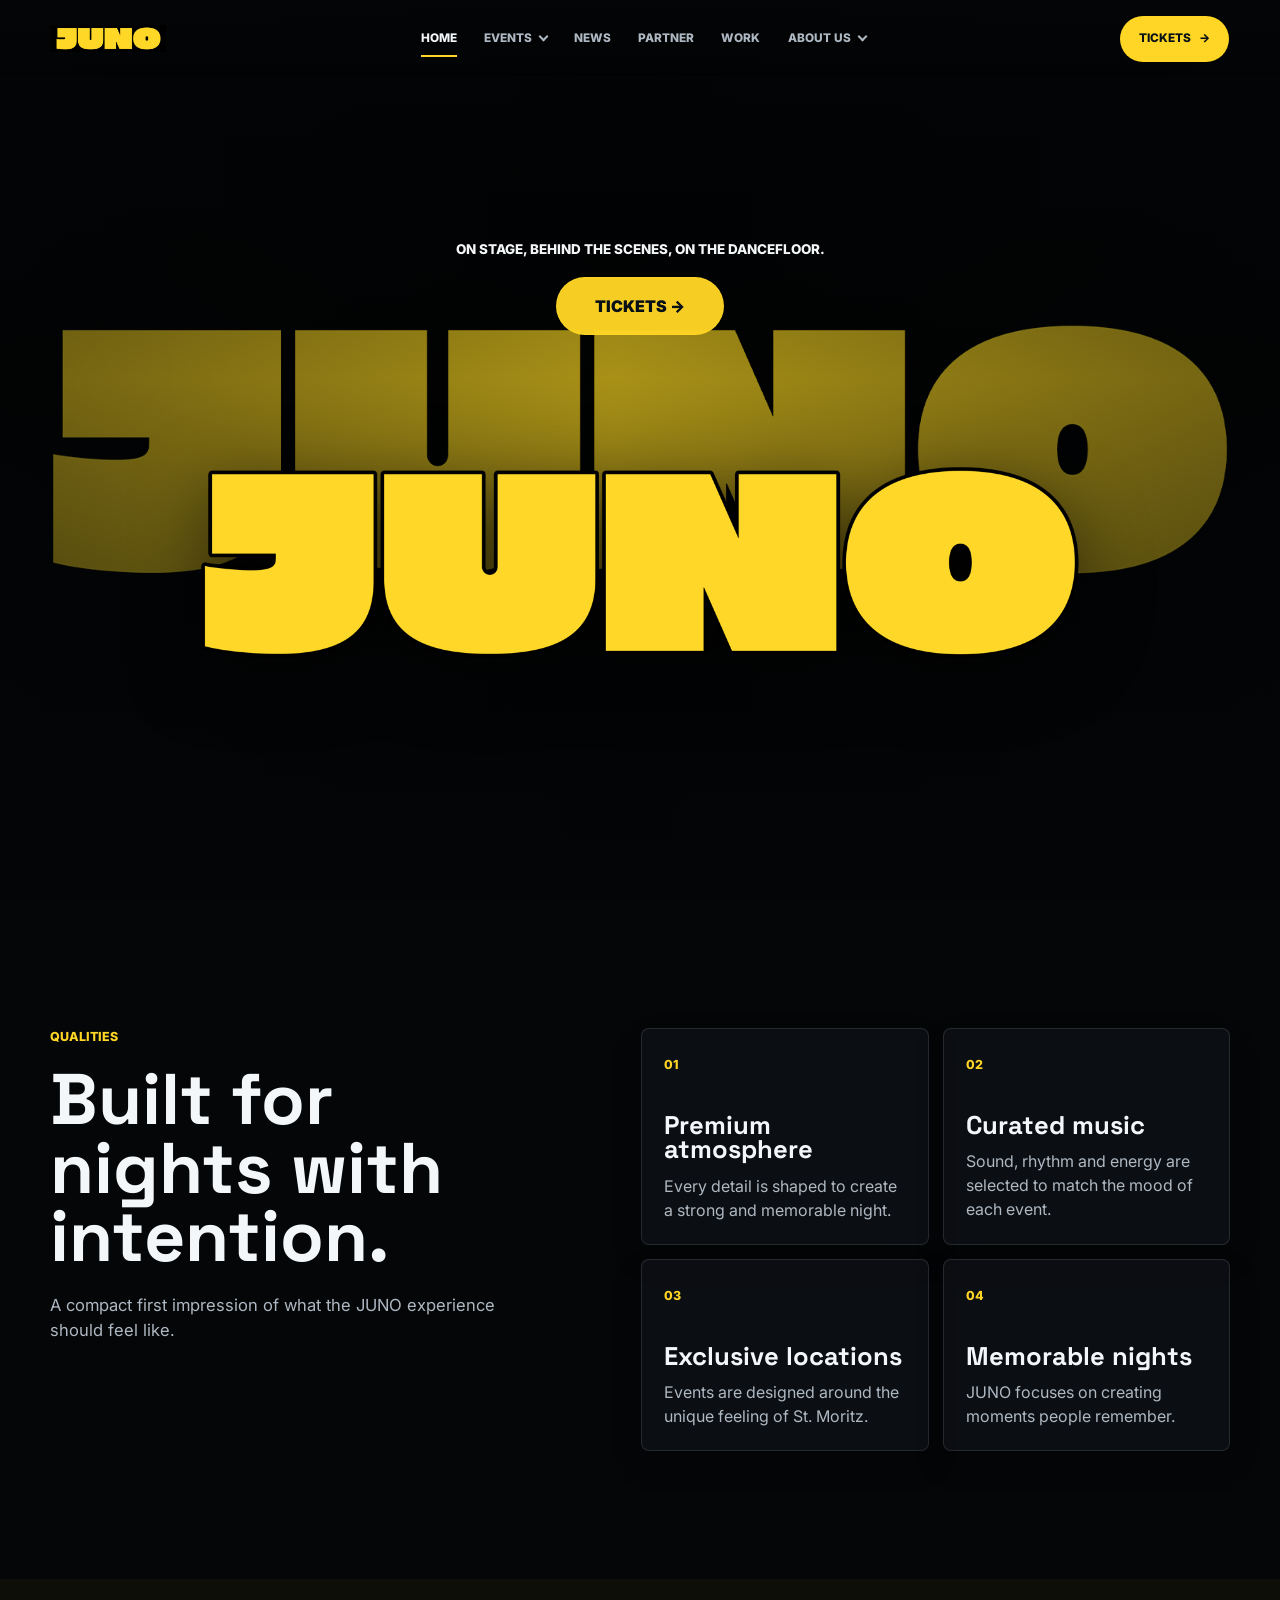
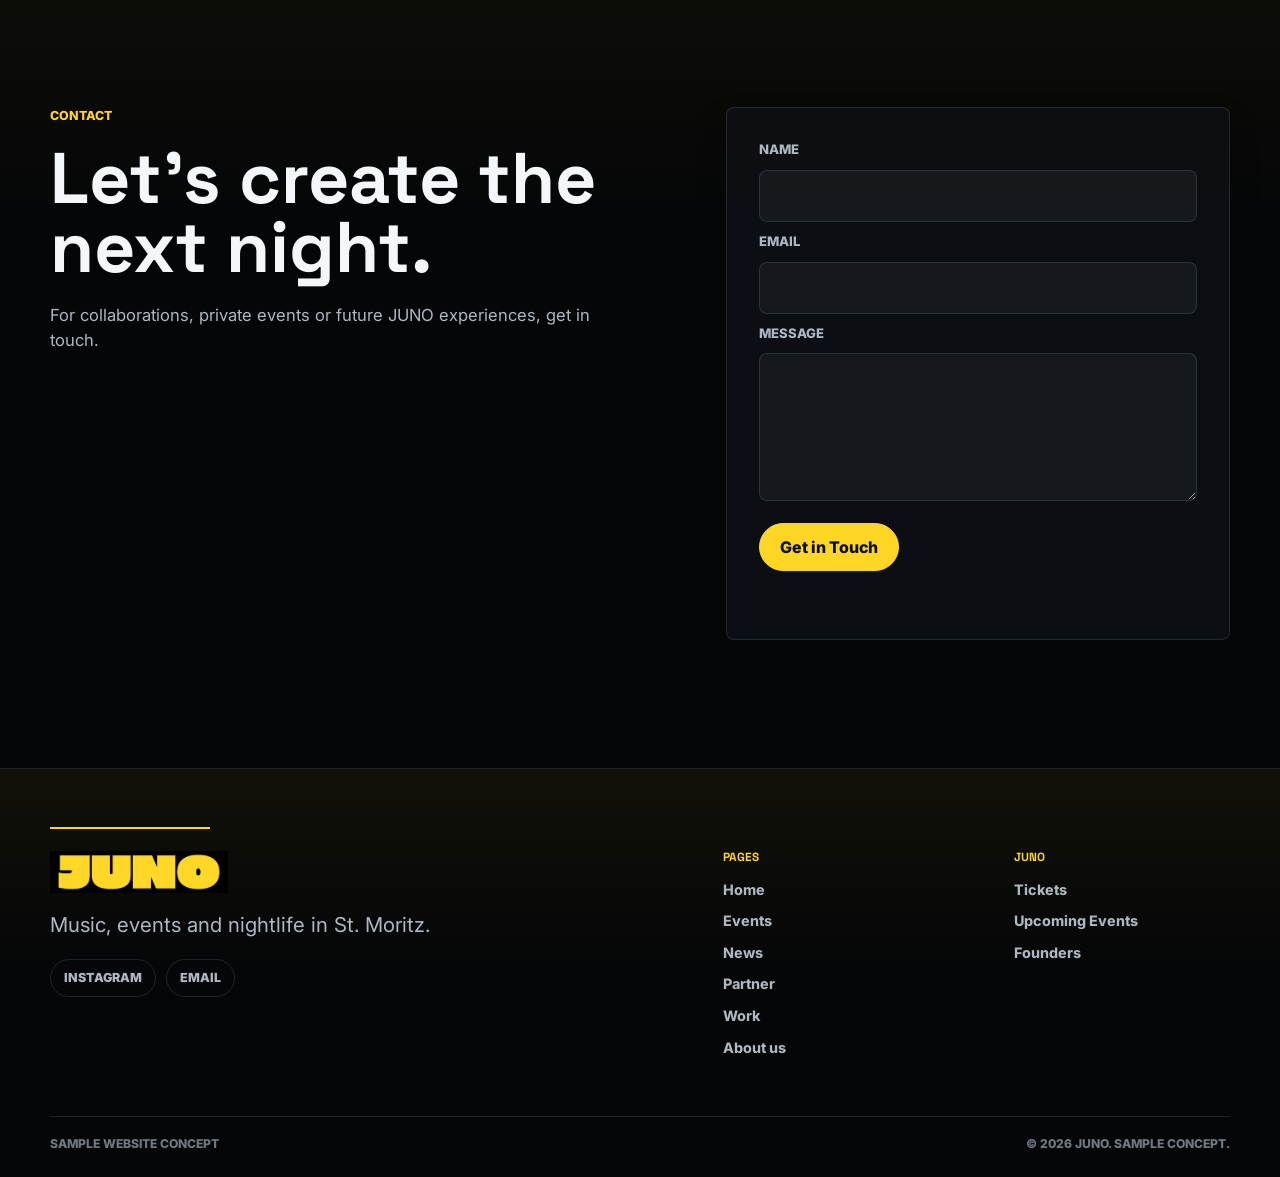
==== commit 0c67dd32: "Besser Gemacht" ====
--- a/index.html
+++ b/index.html
@@ -131,25 +131,6 @@
             width="1400"
             height="560"
           />
-
-          <div class="hero-social reveal">
-            <a href="https://www.instagram.com/junostmoritz/" target="_blank" rel="noreferrer" aria-label="JUNO Instagram">
-              Instagram
-            </a>
-          </div>
-        </div>
-
-        <div class="hero-footer container reveal" aria-label="JUNO scene details">
-          <div>
-            <span>Connect with the scene</span>
-          </div>
-          <div>
-            <span>Established in</span>
-            <strong>St. Moritz</strong>
-          </div>
-          <div>
-            <span>On stage, behind the scenes, on the dancefloor.</span>
-          </div>
         </div>
       </section>
 
@@ -211,25 +192,44 @@
             <p class="form-status" data-form-status role="status" aria-live="polite"></p>
           </form>
 
-          <div class="social-row reveal" aria-label="Social links">
-            <a href="https://www.instagram.com/junostmoritz/" target="_blank" rel="noreferrer">Instagram</a>
-            <a href="#" aria-label="TikTok placeholder">TikTok</a>
-            <a href="mailto:hello@junostmoritz.ch">Email</a>
-          </div>
         </div>
       </section>
     </main>
 
     <footer class="site-footer">
-      <div class="container footer-layout">
-        <div>
-          <span>JUNO St. Moritz</span>
-          <span>Music · Events · Nightlife</span>
-        </div>
-        <div>
-          <span>Sample website concept</span>
-          <span>© 2026 JUNO. Sample concept.</span>
-        </div>
+      <div class="container footer-main">
+        <div class="footer-brand">
+          <a class="footer-logo" href="index.html" aria-label="JUNO home">
+            <img src="assets/juno-logo-crop.png" alt="JUNO" width="1660" height="390" />
+          </a>
+          <p>Music, events and nightlife in St. Moritz.</p>
+          <div class="footer-social" aria-label="Social and contact links">
+            <a href="https://www.instagram.com/junostmoritz/" target="_blank" rel="noreferrer">Instagram</a>
+            <a href="mailto:hello@junostmoritz.ch">Email</a>
+          </div>
+        </div>
+
+        <nav class="footer-column" aria-label="Footer pages">
+          <h2>Pages</h2>
+          <a href="index.html">Home</a>
+          <a href="events.html">Events</a>
+          <a href="news.html">News</a>
+          <a href="partner.html">Partner</a>
+          <a href="work.html">Work</a>
+          <a href="about.html">About us</a>
+        </nav>
+
+        <nav class="footer-column" aria-label="Footer JUNO links">
+          <h2>JUNO</h2>
+          <a href="tickets.html">Tickets</a>
+          <a href="events.html#upcoming">Upcoming Events</a>
+          <a href="about.html#gianni">Founders</a>
+        </nav>
+      </div>
+
+      <div class="container footer-bottom">
+        <span>Sample website concept</span>
+        <span>© 2026 JUNO. Sample concept.</span>
       </div>
     </footer>
 
--- a/styles/main.css
+++ b/styles/main.css
@@ -11,7 +11,7 @@
   --accent: #ffd625;
   --accent-soft: rgba(255, 214, 37, 0.14);
   --ice: #9fd8ff;
-  --shadow: 0 22px 54px rgba(0, 0, 0, 0.36);
+  --shadow: 0 18px 42px rgba(0, 0, 0, 0.28);
   --radius: 8px;
   --container: 1180px;
   --header-height: 78px;
@@ -41,7 +41,7 @@
   inset: 0;
   z-index: 20;
   pointer-events: none;
-  opacity: 0.1;
+  opacity: 0.06;
   background-image:
     linear-gradient(rgba(255, 255, 255, 0.03) 1px, transparent 1px),
     linear-gradient(90deg, rgba(255, 255, 255, 0.024) 1px, transparent 1px);
@@ -116,6 +116,7 @@
   gap: clamp(18px, 3vw, 42px);
   padding: 0 clamp(16px, 4vw, 54px);
   border-bottom: 1px solid transparent;
+  background: linear-gradient(180deg, rgba(5, 6, 7, 0.62), transparent);
   transition: background-color 180ms ease, border-color 180ms ease, backdrop-filter 180ms ease;
 }
 
@@ -226,7 +227,7 @@
   border: 1px solid var(--line);
   border-radius: var(--radius);
   background: rgba(9, 12, 15, 0.94);
-  box-shadow: 0 18px 42px rgba(0, 0, 0, 0.32);
+  box-shadow: 0 18px 34px rgba(0, 0, 0, 0.28);
   padding: 10px;
   opacity: 0;
   pointer-events: none;
@@ -317,7 +318,7 @@
 .mobile-ticket-link:focus-visible {
   color: #071017;
   transform: translateY(-2px);
-  box-shadow: 0 10px 28px rgba(255, 214, 37, 0.16);
+  box-shadow: 0 8px 22px rgba(255, 214, 37, 0.12);
 }
 
 .ticket-link:hover::before,
@@ -410,7 +411,7 @@
   overflow: hidden;
   padding: calc(var(--header-height) + clamp(82px, 12vw, 150px)) 0 clamp(72px, 10vw, 132px);
   background:
-    linear-gradient(135deg, rgba(255, 214, 37, 0.08), transparent 34%),
+    linear-gradient(135deg, rgba(255, 214, 37, 0.055), transparent 34%),
     linear-gradient(180deg, #07090b, #0b0f13 58%, #050607);
 }
 
@@ -420,7 +421,7 @@
   inset: auto 0 0 0;
   height: 45%;
   background: repeating-linear-gradient(90deg, rgba(255, 255, 255, 0.06) 0 1px, transparent 1px 12vw);
-  opacity: 0.12;
+  opacity: 0.08;
   pointer-events: none;
 }
 
@@ -459,15 +460,15 @@
   height: 100%;
   object-fit: cover;
   opacity: 1;
-  filter: contrast(1.08) brightness(0.9) saturate(1.08);
+  filter: contrast(1.04) brightness(0.86) saturate(1.02);
 }
 
 .hero-noise {
   position: absolute;
   inset: 0;
   background:
-    linear-gradient(180deg, rgba(4, 6, 8, 0.56), rgba(4, 6, 8, 0.18) 42%, rgba(4, 6, 8, 0.72) 100%),
-    linear-gradient(90deg, rgba(5, 6, 7, 0.28), transparent 48%, rgba(5, 6, 7, 0.28));
+    linear-gradient(180deg, rgba(4, 6, 8, 0.58), rgba(4, 6, 8, 0.24) 42%, rgba(4, 6, 8, 0.76) 100%),
+    linear-gradient(90deg, rgba(5, 6, 7, 0.34), transparent 48%, rgba(5, 6, 7, 0.34));
 }
 
 .hero-content {
@@ -476,7 +477,9 @@
   display: grid;
   justify-items: center;
   max-width: 1160px;
-  padding-block: clamp(72px, 12vh, 130px);
+  align-content: center;
+  min-height: calc(100svh - var(--header-height));
+  padding-block: clamp(74px, 11vh, 126px);
   text-align: center;
 }
 
@@ -510,10 +513,10 @@
 }
 
 .hero-logo {
-  width: min(78vw, 940px);
+  width: min(74vw, 880px);
   height: auto;
   margin: 0 auto;
-  filter: drop-shadow(0 18px 44px rgba(0, 0, 0, 0.55));
+  filter: drop-shadow(0 16px 34px rgba(0, 0, 0, 0.5));
 }
 
 h2 {
@@ -563,84 +566,7 @@
 .hero-ticket:hover,
 .hero-ticket:focus-visible {
   transform: translateY(-2px);
-  box-shadow: 0 10px 28px rgba(255, 214, 37, 0.18);
-}
-
-.hero-social {
-  margin-top: clamp(28px, 5vw, 54px);
-}
-
-.hero-social a {
-  display: inline-flex;
-  width: 44px;
-  height: 44px;
-  align-items: center;
-  justify-content: center;
-  overflow: hidden;
-  border: 1px solid var(--line);
-  border-radius: 50%;
-  color: transparent;
-  text-decoration: none;
-  transition: border-color 180ms ease, transform 180ms ease;
-}
-
-.hero-social a::before {
-  content: "";
-  width: 16px;
-  height: 16px;
-  border: 2px solid var(--text);
-  border-radius: 5px;
-}
-
-.hero-social a::after {
-  content: "";
-  position: absolute;
-  width: 4px;
-  height: 4px;
-  border-radius: 50%;
-  background: var(--text);
-  transform: translate(5px, -5px);
-}
-
-.hero-social a:hover,
-.hero-social a:focus-visible {
-  transform: translateY(-2px);
-  border-color: var(--text);
-}
-
-.hero-footer {
-  position: absolute;
-  left: 50%;
-  bottom: clamp(22px, 4vw, 54px);
-  z-index: 2;
-  display: grid;
-  grid-template-columns: 1fr auto 1fr;
-  gap: clamp(22px, 5vw, 82px);
-  align-items: end;
-  transform: translateX(-50%);
-  color: var(--text);
-  font-size: clamp(0.68rem, 1vw, 0.9rem);
-  font-weight: 900;
-  text-transform: uppercase;
-}
-
-.hero-footer div:first-child {
-  text-align: left;
-}
-
-.hero-footer div:nth-child(2) {
-  display: grid;
-  gap: 2px;
-  text-align: center;
-}
-
-.hero-footer div:last-child {
-  text-align: right;
-}
-
-.hero-footer strong {
-  font-size: clamp(1.3rem, 3vw, 2.5rem);
-  line-height: 1;
+  box-shadow: 0 8px 22px rgba(255, 214, 37, 0.14);
 }
 
 .hero .reveal {
@@ -651,7 +577,7 @@
 .btn:hover,
 .btn:focus-visible {
   transform: translateY(-2px);
-  border-color: rgba(255, 255, 255, 0.42);
+  border-color: rgba(255, 214, 37, 0.42);
 }
 
 .btn-primary {
@@ -663,7 +589,7 @@
 
 .btn-primary:hover,
 .btn-primary:focus-visible {
-  box-shadow: 0 10px 28px rgba(255, 214, 37, 0.14);
+  box-shadow: 0 8px 22px rgba(255, 214, 37, 0.12);
 }
 
 .btn-secondary {
@@ -713,8 +639,8 @@
 .gallery-card {
   border: 1px solid var(--line);
   border-radius: var(--radius);
-  background: rgba(16, 20, 25, 0.78);
-  box-shadow: 0 16px 38px rgba(0, 0, 0, 0.24);
+  background: rgba(14, 17, 21, 0.82);
+  box-shadow: 0 14px 30px rgba(0, 0, 0, 0.18);
 }
 
 .owner-card,
@@ -768,7 +694,7 @@
   background:
     linear-gradient(135deg, rgba(255, 214, 37, 0.08), transparent 38%),
     linear-gradient(145deg, #151b21, #07090b);
-  box-shadow: 0 16px 38px rgba(0, 0, 0, 0.24);
+  box-shadow: 0 14px 30px rgba(0, 0, 0, 0.18);
   padding: clamp(24px, 4vw, 42px);
 }
 
@@ -819,7 +745,7 @@
 
 .feature-card:hover,
 .work-card:hover {
-  transform: translateY(-3px);
+  transform: translateY(-2px);
   border-color: rgba(255, 214, 37, 0.34);
 }
 
@@ -939,7 +865,7 @@
 }
 
 .event-card:hover {
-  transform: translateY(-3px);
+  transform: translateY(-2px);
   border-color: rgba(255, 214, 37, 0.34);
 }
 
@@ -1077,7 +1003,7 @@
 }
 
 .benefit-card:hover {
-  transform: translateY(-3px);
+  transform: translateY(-2px);
   border-color: var(--line-strong);
 }
 
@@ -1139,49 +1065,124 @@
   font-weight: 800;
 }
 
-.social-row {
-  grid-column: 1 / -1;
+.site-footer {
+  border-top: 1px solid var(--line);
+  background:
+    linear-gradient(180deg, rgba(255, 214, 37, 0.052), transparent 48%),
+    #050607;
+  color: var(--muted);
+  padding: clamp(52px, 7vw, 82px) 0 24px;
+}
+
+.footer-main {
+  position: relative;
+  display: grid;
+  grid-template-columns: minmax(300px, 1.3fr) minmax(150px, 0.45fr) minmax(170px, 0.48fr);
+  gap: clamp(34px, 7vw, 88px);
+  align-items: start;
+}
+
+.footer-main::before {
+  content: "";
+  position: absolute;
+  top: -24px;
+  left: 0;
+  width: min(160px, 38vw);
+  height: 2px;
+  background: var(--accent);
+}
+
+.footer-brand {
+  display: grid;
+  gap: 18px;
+}
+
+.footer-logo {
+  display: inline-flex;
+  width: min(178px, 54vw);
+  text-decoration: none;
+}
+
+.footer-logo img {
+  width: 100%;
+  height: auto;
+  object-fit: contain;
+}
+
+.footer-brand p {
+  max-width: 380px;
+  margin: 0;
+  color: var(--muted);
+  font-size: clamp(1.04rem, 1.6vw, 1.28rem);
+  line-height: 1.35;
+}
+
+.footer-social {
   display: flex;
   flex-wrap: wrap;
-  gap: 12px;
-}
-
-.social-row a {
+  gap: 10px;
+  padding-top: 2px;
+}
+
+.footer-social a {
   border: 1px solid var(--line);
   border-radius: 999px;
   color: var(--muted);
-  padding: 10px 14px;
-  font-weight: 800;
+  padding: 9px 13px;
+  font-size: 0.78rem;
+  font-weight: 850;
   text-decoration: none;
+  text-transform: uppercase;
   transition: color 180ms ease, border-color 180ms ease, transform 180ms ease;
 }
 
-.social-row a:hover,
-.social-row a:focus-visible {
-  transform: translateY(-2px);
+.footer-social a:hover,
+.footer-social a:focus-visible {
+  transform: translateY(-1px);
   border-color: var(--line-strong);
   color: var(--text);
 }
 
-.site-footer {
+.footer-column {
+  display: grid;
+  gap: 10px;
+}
+
+.footer-column h2 {
+  margin: 0 0 6px;
+  color: var(--accent);
+  font-size: 0.74rem;
+  font-weight: 900;
+  letter-spacing: 0;
+  text-transform: uppercase;
+}
+
+.footer-column a {
+  width: fit-content;
+  color: var(--muted);
+  font-size: 0.9rem;
+  font-weight: 750;
+  text-decoration: none;
+  transition: color 180ms ease, transform 180ms ease;
+}
+
+.footer-column a:hover,
+.footer-column a:focus-visible {
+  color: var(--text);
+  transform: translateX(2px);
+}
+
+.footer-bottom {
+  display: flex;
+  justify-content: space-between;
+  gap: 18px;
+  margin-top: clamp(34px, 6vw, 58px);
+  padding-top: 18px;
   border-top: 1px solid var(--line);
   color: var(--dim);
-  padding: 26px 0;
-}
-
-.footer-layout {
-  display: flex;
-  justify-content: space-between;
-  gap: 24px;
-  font-size: 0.78rem;
+  font-size: 0.76rem;
   font-weight: 800;
   text-transform: uppercase;
-}
-
-.footer-layout div {
-  display: flex;
-  flex-wrap: wrap;
-  gap: 10px 18px;
 }
 
 .ticket-modal {
@@ -1205,7 +1206,7 @@
   background:
     linear-gradient(135deg, rgba(255, 214, 37, 0.12), transparent 36%),
     #090c10;
-  box-shadow: 0 22px 54px rgba(0, 0, 0, 0.4);
+  box-shadow: 0 18px 42px rgba(0, 0, 0, 0.34);
   padding: clamp(24px, 5vw, 42px);
 }
 
@@ -1390,8 +1391,9 @@
   }
 
   .hero-content {
-    align-self: start;
-    padding-block: 158px 118px;
+    align-self: center;
+    min-height: calc(100svh - var(--header-height));
+    padding-block: 84px;
   }
 
   .contact-form .btn {
@@ -1400,24 +1402,6 @@
 
   .hero-logo {
     width: min(88vw, 520px);
-  }
-
-  .hero-footer {
-    width: min(100% - 28px, var(--container));
-    grid-template-columns: 1fr;
-    gap: 8px;
-    bottom: 18px;
-    text-align: center;
-    font-size: 0.66rem;
-  }
-
-  .hero-footer div:first-child,
-  .hero-footer div:last-child {
-    text-align: center;
-  }
-
-  .hero-footer strong {
-    font-size: clamp(1.1rem, 7vw, 1.8rem);
   }
 
   .owner-grid,
@@ -1444,7 +1428,11 @@
     min-height: 330px;
   }
 
-  .footer-layout {
+  .footer-main {
+    grid-template-columns: 1fr;
+  }
+
+  .footer-bottom {
     flex-direction: column;
   }
 }
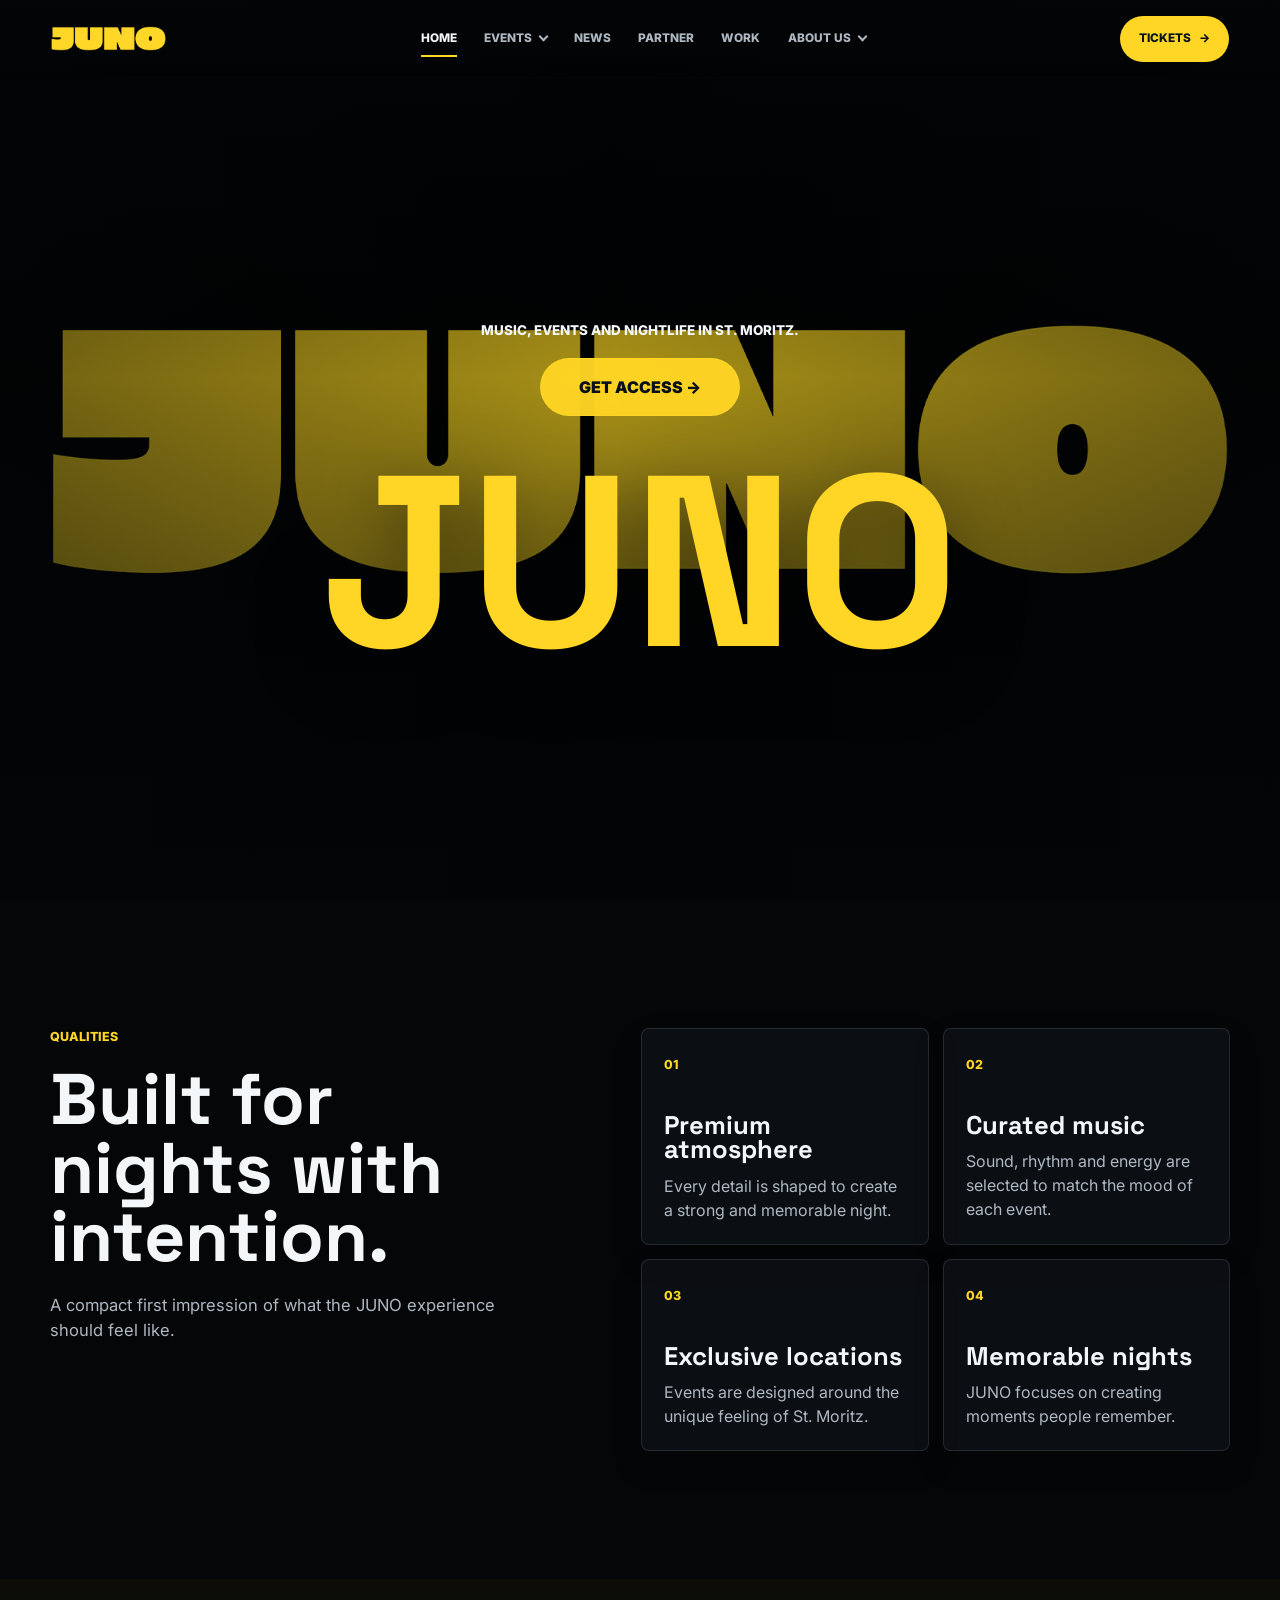
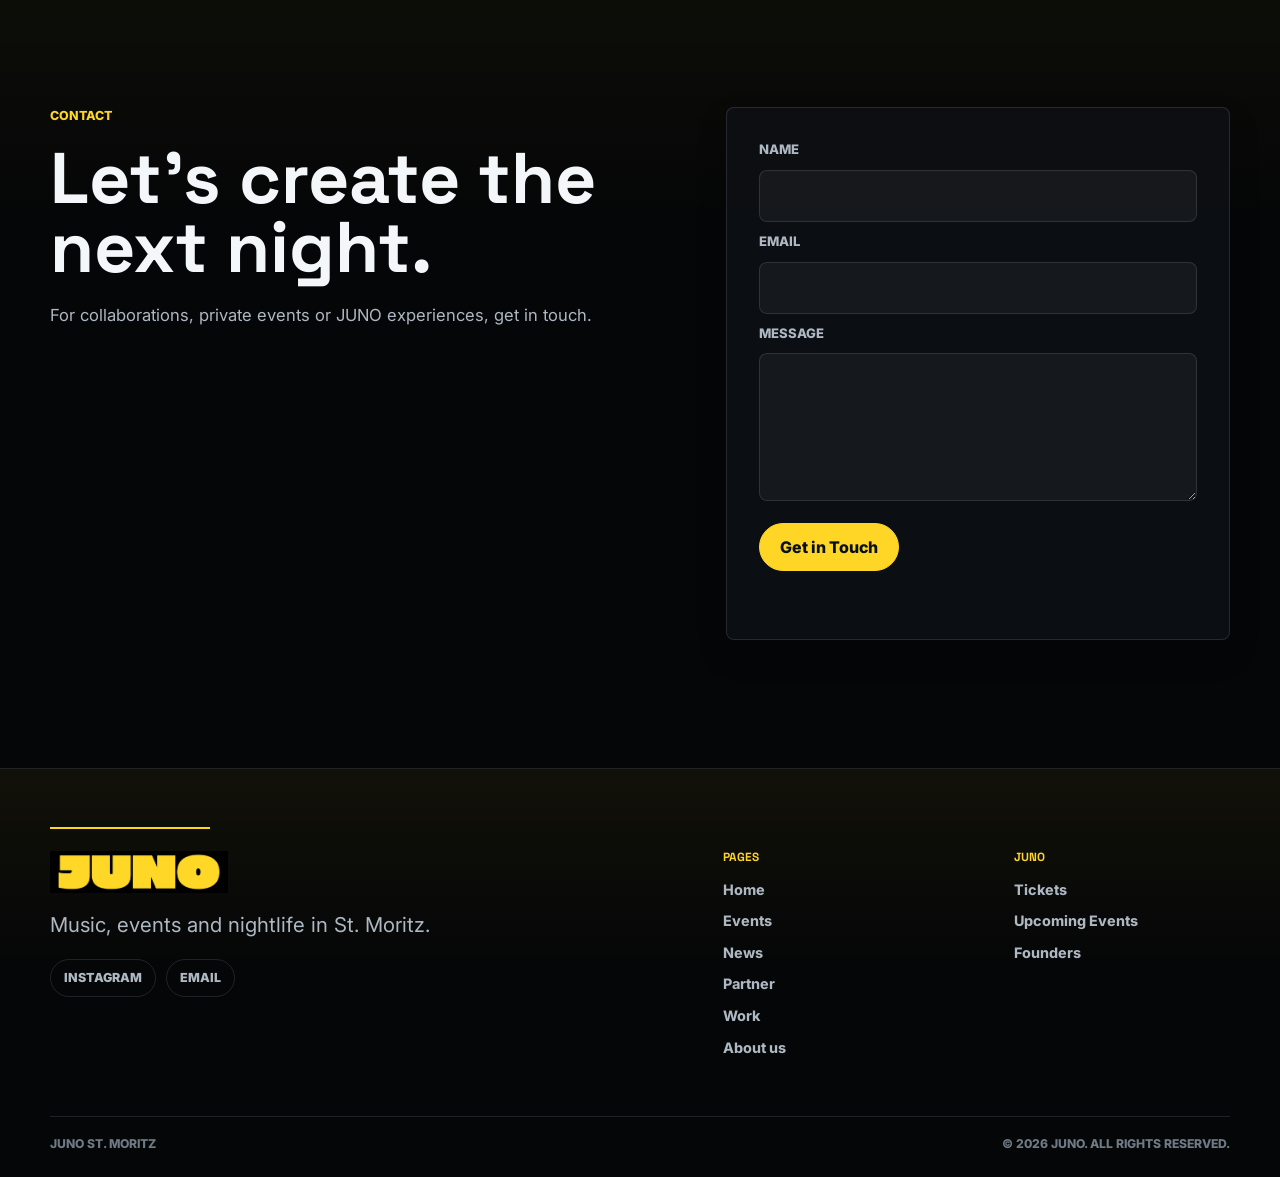
==== commit 35966cac: "v2" ====
--- a/index.html
+++ b/index.html
@@ -5,9 +5,9 @@
     <meta name="viewport" content="width=device-width, initial-scale=1.0" />
     <meta
       name="description"
-      content="A dark premium one-page website sample for JUNO St. Moritz."
+      content="JUNO St. Moritz creates music-driven nights, private events and nightlife experiences in the Alps."
     />
-    <title>JUNO St. Moritz | Sample Website Concept</title>
+    <title>JUNO St. Moritz | Music, Events & Nightlife</title>
     <link rel="preconnect" href="https://fonts.googleapis.com" />
     <link rel="preconnect" href="https://fonts.gstatic.com" crossorigin />
     <link
@@ -21,7 +21,7 @@
 
     <header class="site-header" data-header>
       <a class="brand" href="index.html" aria-label="JUNO home">
-        <img src="assets/juno-logo-crop.png" alt="JUNO" width="1660" height="390" />
+        <img src="assets/juno-logo-nav.png" alt="JUNO" width="1660" height="390" />
       </a>
 
       <button
@@ -56,12 +56,12 @@
               <small>Discover upcoming JUNO nights.</small>
             </a>
             <a href="events.html#past">
-              <span>Past Events</span>
+              <span>Recaps</span>
               <small>Moments from previous events.</small>
             </a>
             <a href="events.html#festivals">
               <span>Festivals</span>
-              <small>Larger concepts and seasonal experiences.</small>
+              <small>Large-format nights and seasonal experiences.</small>
             </a>
             <a href="events.html#private">
               <span>Private Events</span>
@@ -85,7 +85,7 @@
             About us
             <span class="chevron" aria-hidden="true"></span>
           </button>
-          <div id="about-menu" class="dropdown-panel about-dropdown" data-dropdown-panel>
+          <div id="about-menu" class="dropdown-panel about-dropdown" data-dropdown-panel><a href="about.html"><span>About us</span><small>Overview page</small></a>
             <a href="about.html#story">
               <span>Our Story</span>
               <small>Music, people and atmosphere in St. Moritz.</small>
@@ -121,16 +121,9 @@
         <div class="hero-noise" aria-hidden="true"></div>
 
         <div class="container hero-content">
-          <p class="eyebrow reveal">On stage, behind the scenes, on the dancefloor.</p>
-          <a class="hero-ticket reveal" href="tickets.html">Tickets →</a>
-          <h1 class="sr-only">JUNO</h1>
-          <img
-            class="hero-logo reveal"
-            src="assets/juno-hero-logo.png"
-            alt="JUNO"
-            width="1400"
-            height="560"
-          />
+          <p class="eyebrow reveal">Music, events and nightlife in St. Moritz.</p>
+          <a class="hero-ticket reveal" href="tickets.html">Get access →</a>
+          <h1 class="hero-logo reveal">JUNO</h1>
         </div>
       </section>
 
@@ -173,8 +166,7 @@
             <p class="eyebrow">Contact</p>
             <h2>Let's create the next night.</h2>
             <p>
-              For collaborations, private events or future JUNO experiences,
-              get in touch.
+              For collaborations, private events or JUNO experiences, get in touch.
             </p>
           </div>
 
@@ -228,8 +220,8 @@
       </div>
 
       <div class="container footer-bottom">
-        <span>Sample website concept</span>
-        <span>© 2026 JUNO. Sample concept.</span>
+        <span>JUNO St. Moritz</span>
+        <span>© 2026 JUNO. All rights reserved.</span>
       </div>
     </footer>
 
@@ -243,10 +235,10 @@
         >
           ×
         </button>
-        <p class="eyebrow" data-modal-eyebrow>Sample Event</p>
+        <p class="eyebrow" data-modal-eyebrow>JUNO Event</p>
         <h2 id="modal-title" data-modal-title>Tickets Soon</h2>
         <p data-modal-text>
-          This is a sample event concept. Real ticket details can be added later.
+          Thank you for your interest. Details for this JUNO night will be shared soon.
         </p>
         <button class="btn btn-primary" type="button" data-modal-close>
           Understood
--- a/styles/main.css
+++ b/styles/main.css
@@ -203,6 +203,16 @@
   position: relative;
 }
 
+.has-dropdown::after {
+  content: "";
+  position: absolute;
+  left: -12px;
+  right: -12px;
+  top: 100%;
+  height: 22px;
+  z-index: 1;
+}
+
 .chevron {
   width: 7px;
   height: 7px;
@@ -219,6 +229,7 @@
 
 .dropdown-panel {
   position: absolute;
+  z-index: 2;
   left: 50%;
   top: calc(100% + 12px);
   width: min(360px, calc(100vw - 32px));
@@ -513,9 +524,13 @@
 }
 
 .hero-logo {
-  width: min(74vw, 880px);
-  height: auto;
   margin: 0 auto;
+  color: var(--accent);
+  font-family: "Space Grotesk", "Inter", sans-serif;
+  font-size: clamp(5.8rem, 19vw, 16rem);
+  font-weight: 700;
+  line-height: 0.78;
+  letter-spacing: 0;
   filter: drop-shadow(0 16px 34px rgba(0, 0, 0, 0.5));
 }
 
@@ -622,6 +637,62 @@
   line-height: 1.25;
 }
 
+.story-quote-section {
+  position: relative;
+  min-height: clamp(620px, 76vw, 860px);
+  display: grid;
+  align-items: end;
+  overflow: hidden;
+  padding: clamp(92px, 12vw, 150px) 0;
+  background: #050607;
+}
+
+.story-quote-section::after {
+  content: "";
+  position: absolute;
+  inset: 0;
+  background: repeating-linear-gradient(90deg, rgba(255, 255, 255, 0.05) 0 1px, transparent 1px 18px);
+  opacity: 0.12;
+  pointer-events: none;
+}
+
+.story-quote-layout {
+  position: relative;
+  z-index: 1;
+}
+
+.story-quote {
+  max-width: 1120px;
+}
+
+.story-quote p {
+  margin: 0;
+  color: var(--text);
+  font-family: "Space Grotesk", Inter, sans-serif;
+  font-size: clamp(2.25rem, 5.6vw, 6.4rem);
+  font-weight: 700;
+  line-height: 1;
+  text-transform: uppercase;
+}
+
+.story-quote p span {
+  color: var(--accent);
+}
+
+.story-quote footer {
+  margin-top: clamp(28px, 4vw, 46px);
+  color: var(--accent);
+  font-size: clamp(0.82rem, 1vw, 1rem);
+  font-weight: 900;
+  letter-spacing: 0;
+  text-transform: uppercase;
+}
+
+.story-quote footer::before {
+  content: "Quote by ";
+  color: var(--muted);
+}
+
 .owner-grid,
 .benefit-grid {
   display: grid;
@@ -680,22 +751,37 @@
 
 .news-layout {
   display: grid;
-  grid-template-columns: minmax(0, 1.05fr) minmax(0, 0.95fr);
-  gap: 14px;
+  gap: clamp(42px, 6vw, 78px);
 }
 
 .news-feature {
-  min-height: 520px;
+  position: relative;
+  width: 100vw;
+  margin-left: calc(50% - 50vw);
+  min-height: clamp(520px, 62vw, 760px);
   display: flex;
   flex-direction: column;
   justify-content: flex-end;
-  border: 1px solid var(--line);
-  border-radius: var(--radius);
+  overflow: hidden;
   background:
-    linear-gradient(135deg, rgba(255, 214, 37, 0.08), transparent 38%),
-    linear-gradient(145deg, #151b21, #07090b);
-  box-shadow: 0 14px 30px rgba(0, 0, 0, 0.18);
-  padding: clamp(24px, 4vw, 42px);
+    linear-gradient(180deg, #050607 0%, rgba(5, 6, 7, 0.08) 22%, rgba(5, 6, 7, 0.1) 64%, #050607 100%),
+    linear-gradient(135deg, rgba(255, 214, 37, 0.14), transparent 42%),
+    linear-gradient(145deg, #1a2026, #07090b);
+  padding: clamp(28px, 5vw, 64px) max(clamp(28px, 5vw, 64px), calc((100vw - var(--container)) / 2));
+}
+
+.news-feature::after {
+  content: "";
+  position: absolute;
+  inset: 0;
+  background: repeating-linear-gradient(135deg, rgba(255, 255, 255, 0.05) 0 1px, transparent 1px 26px);
+  opacity: 0.36;
+  pointer-events: none;
+}
+
+.news-feature > * {
+  position: relative;
+  z-index: 1;
 }
 
 .news-feature span {
@@ -710,6 +796,63 @@
   color: var(--muted);
 }
 
+.news-points {
+  display: grid;
+}
+
+.news-point {
+  display: grid;
+  grid-template-columns: minmax(48px, 0.18fr) minmax(180px, 0.8fr) minmax(0, 1fr);
+  gap: clamp(18px, 3vw, 44px);
+  align-items: start;
+  padding: 28px 0;
+  position: relative;
+  color: inherit;
+  text-decoration: none;
+  transition: color 180ms ease, transform 180ms ease;
+}
+
+.news-point + .news-point::before {
+  content: "";
+  position: absolute;
+  left: 0;
+  top: 0;
+  width: min(720px, 74%);
+  height: 1px;
+  background: rgba(255, 255, 255, 0.22);
+}
+
+.news-point span {
+  color: var(--accent);
+  font-size: 0.78rem;
+  font-weight: 900;
+}
+
+.news-point h3 {
+  margin: 0;
+  font-size: clamp(1.45rem, 2.8vw, 3rem);
+  line-height: 0.98;
+  text-transform: uppercase;
+}
+
+.news-point p {
+  margin: 0;
+  color: var(--muted);
+  line-height: 1.65;
+  transition: color 180ms ease;
+}
+
+.news-point:hover,
+.news-point:focus-visible {
+  color: var(--accent);
+  transform: translateX(8px);
+}
+
+.news-point:hover p,
+.news-point:focus-visible p {
+  color: var(--text);
+}
+
 .partner-notes {
   margin-top: 14px;
 }
@@ -719,7 +862,7 @@
 }
 
 .founder-grid-large .founder-card {
-  min-height: 620px;
+  min-height: 0;
 }
 
 .muted-large {
@@ -810,7 +953,46 @@
 .founder-grid {
   display: grid;
   grid-template-columns: repeat(2, minmax(0, 1fr));
-  gap: 14px;
+  gap: clamp(22px, 4vw, 56px);
+}
+
+.founder-grid .founder-card {
+  min-height: 0;
+  padding: 0;
+  border: 0;
+  border-radius: 0;
+  background: transparent;
+  box-shadow: none;
+}
+
+.founder-grid .founder-photo {
+  min-height: clamp(420px, 48vw, 680px);
+  margin-bottom: 28px;
+}
+
+.founder-grid .founder-card h3 {
+  margin-bottom: 8px;
+  font-size: clamp(2rem, 4vw, 4.75rem);
+  line-height: 0.95;
+  text-transform: uppercase;
+}
+
+.founder-grid .founder-card p {
+  max-width: 560px;
+  font-size: 1rem;
+  line-height: 1.65;
+}
+
+.founder-grid .founder-card:first-child {
+  text-align: left;
+}
+
+.founder-grid .founder-card:last-child {
+  text-align: right;
+}
+
+.founder-grid .founder-card:last-child p {
+  margin-left: auto;
 }
 
 .founder-role {
@@ -918,6 +1100,17 @@
   overflow: hidden;
 }
 
+.gallery-trigger {
+  width: 100%;
+  height: 100%;
+  display: block;
+  border: 0;
+  background: transparent;
+  color: inherit;
+  padding: 0;
+  text-align: left;
+}
+
 .gallery-card-wide {
   grid-column: span 2;
 }
@@ -948,6 +1141,51 @@
   background:
     linear-gradient(180deg, transparent 35%, rgba(0, 0, 0, 0.82)),
     repeating-linear-gradient(135deg, rgba(255, 255, 255, 0.04) 0 1px, transparent 1px 24px);
+}
+
+.gallery-hover-copy {
+  position: absolute;
+  left: 18px;
+  bottom: 18px;
+  z-index: 1;
+  max-width: min(300px, calc(100% - 36px));
+  color: var(--text);
+  opacity: 0;
+  transform: translateY(8px);
+  transition: opacity 180ms ease, transform 180ms ease;
+}
+
+.gallery-hover-copy strong,
+.gallery-hover-copy small {
+  display: block;
+}
+
+.gallery-hover-copy strong {
+  font-size: clamp(1rem, 1.8vw, 1.45rem);
+  font-weight: 900;
+  line-height: 1.05;
+  text-transform: uppercase;
+}
+
+.gallery-hover-copy small {
+  margin-top: 8px;
+  color: var(--muted);
+  font-size: 0.78rem;
+  font-weight: 800;
+  text-transform: uppercase;
+}
+
+.gallery-trigger:hover .gallery-hover-copy,
+.gallery-trigger:focus-visible .gallery-hover-copy {
+  opacity: 1;
+  transform: translateY(0);
+}
+
+.gallery-trigger:hover .gallery-art::after,
+.gallery-trigger:focus-visible .gallery-art::after {
+  background:
+    linear-gradient(180deg, transparent 18%, rgba(0, 0, 0, 0.9)),
+    repeating-linear-gradient(135deg, rgba(255, 255, 255, 0.06) 0 1px, transparent 1px 24px);
 }
 
 .gallery-art-1 {
@@ -1194,9 +1432,56 @@
   padding: 0;
 }
 
+.recap-modal {
+  width: min(1040px, calc(100% - 32px));
+  border: 0;
+  border-radius: var(--radius);
+  background: transparent;
+  color: var(--text);
+  padding: 0;
+}
+
+.recap-modal::backdrop,
 .ticket-modal::backdrop {
   background: rgba(0, 0, 0, 0.74);
   backdrop-filter: blur(8px);
+}
+
+.recap-modal-panel {
+  position: relative;
+  overflow: hidden;
+  border: 1px solid var(--line-strong);
+  border-radius: var(--radius);
+  background: #090c10;
+  box-shadow: 0 18px 42px rgba(0, 0, 0, 0.34);
+}
+
+.recap-modal-image {
+  min-height: clamp(320px, 46vw, 560px);
+  width: 100%;
+}
+
+.recap-modal-image span {
+  position: absolute;
+  left: clamp(22px, 4vw, 48px);
+  bottom: clamp(22px, 4vw, 48px);
+  z-index: 1;
+  color: var(--text);
+  font-family: "Space Grotesk", Inter, sans-serif;
+  font-size: clamp(2.2rem, 6vw, 6.8rem);
+  font-weight: 700;
+  line-height: 0.95;
+  text-transform: uppercase;
+}
+
+.recap-modal-copy {
+  padding: clamp(24px, 4vw, 46px);
+}
+
+.recap-modal-copy p:not(.eyebrow) {
+  max-width: 680px;
+  color: var(--muted);
+  font-size: 1rem;
 }
 
 .modal-panel {
@@ -1220,6 +1505,7 @@
 
 .modal-close {
   position: absolute;
+  z-index: 3;
   right: 14px;
   top: 14px;
   width: 38px;
@@ -1326,6 +1612,10 @@
     transition: max-height 220ms ease, padding 220ms ease, border-color 220ms ease;
   }
 
+  .has-dropdown::after {
+    display: none;
+  }
+
   .has-dropdown:hover .dropdown-panel {
     transform: none;
   }
@@ -1375,6 +1665,15 @@
   .events-grid {
     grid-template-columns: 1fr;
   }
+
+  .news-point {
+    grid-template-columns: 1fr;
+    gap: 10px;
+  }
+
+  .news-point + .news-point::before {
+    width: min(260px, 72%);
+  }
 }
 
 @media (max-width: 640px) {
@@ -1419,9 +1718,16 @@
     padding-top: calc(var(--header-height) + 70px);
   }
 
-  .news-feature,
+  .news-feature {
+    min-height: 420px;
+  }
+
   .founder-grid-large .founder-card {
-    min-height: 420px;
+    min-height: 0;
+  }
+
+  .founder-grid .founder-photo {
+    min-height: clamp(360px, 110vw, 560px);
   }
 
   .event-card {
